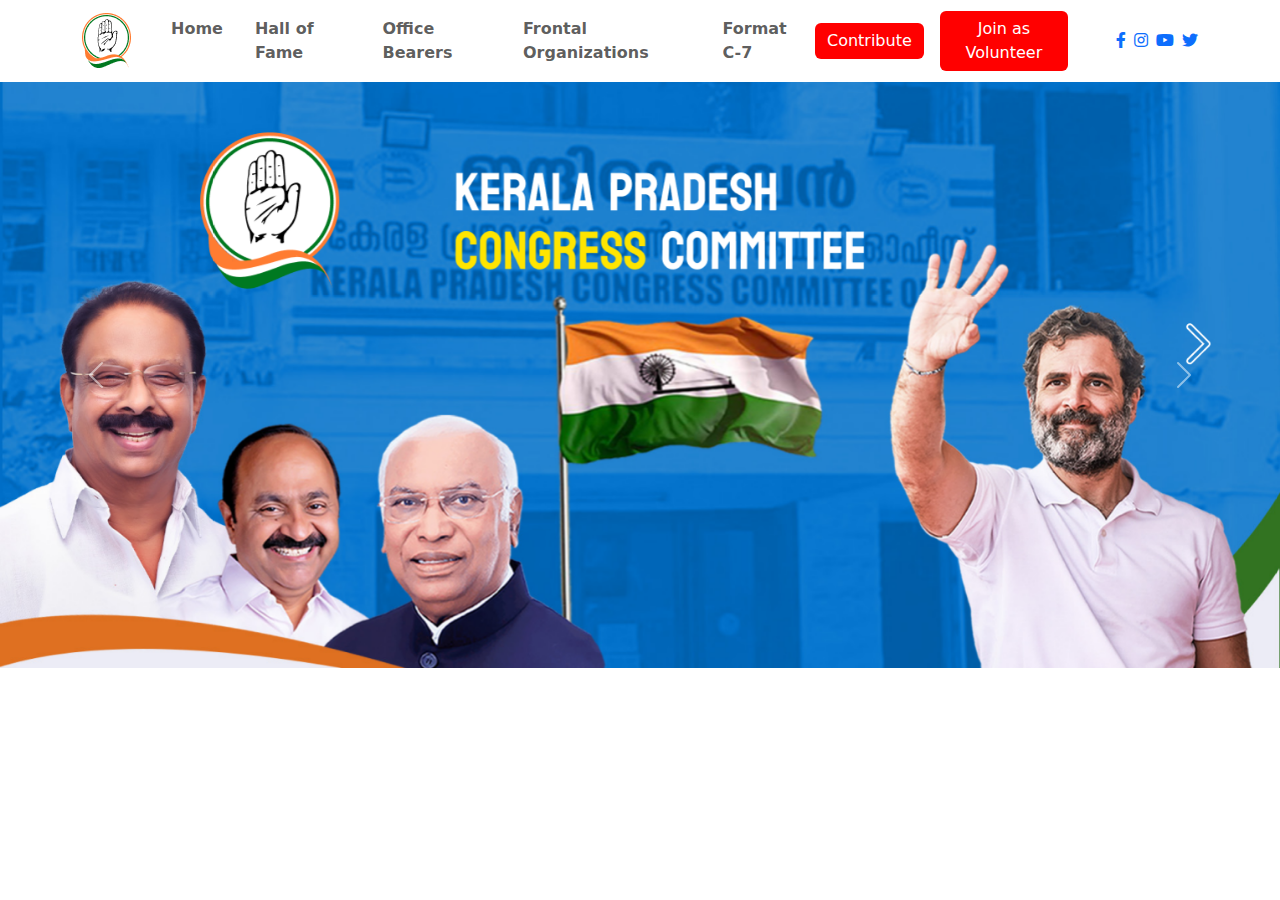
==== index.html @ 5510c440 "updated" ====
<!DOCTYPE html>
<html lang="en">
<head>
    <meta charset="UTF-8">
    <meta name="viewport" content="width=device-width, initial-scale=1.0">
    <title>KPCC</title>
    <!-- Bootstrap CSS -->
    <link href="https://cdn.jsdelivr.net/npm/bootstrap@5.3.0-alpha1/dist/css/bootstrap.min.css" rel="stylesheet">
    <!-- Font Awesome -->
    <link href="https://cdnjs.cloudflare.com/ajax/libs/font-awesome/5.15.4/css/all.min.css" rel="stylesheet">
    <!-- Custom CSS -->
    <!-- <link href="./assets/css/style.css" rel="stylesheet"> -->

</head>
<body>

    <!-- navbar -->
    <nav class="navbar navbar-expand-lg navbar-light" style="background-color: #ffffff;">
        <div class="container">
            <!-- Logo -->
            <a class="navbar-brand" href="#">
                <img src="./assets/img/logo.png" alt="Your Logo">
            </a>
    
            <!-- Navbar Toggler -->
            <button class="navbar-toggler" type="button" data-bs-toggle="collapse" data-bs-target="#navbarNav"
                    aria-controls="navbarNav" aria-expanded="false" aria-label="Toggle navigation">
                <span class="navbar-toggler-icon"></span>
            </button>
    
            <!-- Navbar Content -->
            <div class="collapse navbar-collapse" id="navbarNav">
                <ul class="navbar-nav">
                    <!-- Nav Items -->
                    <li class="nav-item active ms-3 mt-3 mt-lg-0 mt-md-0 mt-sm-0 mt-xs-0 mt-xxs-0 mt-xxxs-0 mt-xxxxs-0">
                        <a class="nav-link fw-bold" href="#">Home</a>
                    </li>
                    <li class="nav-item ms-3">
                        <a class="nav-link fw-bold" href="#">Hall of Fame</a>
                    </li>
                    <li class="nav-item ms-3">
                        <a class="nav-link fw-bold" href="#">Office Bearers</a>
                    </li>
                    <li class="nav-item ms-3">
                        <a class="nav-link fw-bold" href="#">Frontal Organizations</a>
                    </li>
                    <li class="nav-item ms-3">
                        <a class="nav-link fw-bold" href="#">Format C-7</a>
                    </li>
                </ul>
                
                
                <!-- Contribute and Join as Volunteer Buttons -->
                <div class="d-flex align-items-center ms-auto mt-3 mt-lg-0 mt-md-0 mt-sm-0 mt-xs-0 mt-xxs-0 mt-xxxs-0 mt-xxxxs-0 mx-5">
                    <button class="btn btn-primary me-3 mt-3 mt-lg-0 mt-md-0 mt-sm-0 mt-xs-0 mt-xxs-0 mt-xxxs-0 mt-xxxxs-0 border-0" style="background-color: red;">Contribute</button>
                    <button class="btn btn-primary mt-3 mt-lg-0 mt-md-0 mt-sm-0 mt-xs-0 mt-xxs-0 mt-xxxs-0 mt-xxxxs-0 border-0" style="background-color: red;">Join as Volunteer</button>
                </div>
                
                <!-- Social Media Icons -->
                <div class="social-icons d-flex">
                    <a href="#"><i class="fab fa-facebook-f me-2"></i></a>
                    <a href="#"><i class="fab fa-instagram me-2"></i></a>
                    <a href="#"><i class="fab fa-youtube me-2"></i></a>
                    <a href="#"><i class="fab fa-twitter"></i></a>
                </div>
            </div>
        </div>
    </nav>
    
    
    <!-- carousel -->
    <div id="carouselExampleControls" class="carousel slide" data-bs-ride="carousel">
        <div class="carousel-inner">
          <div class="carousel-item active">
            <img src="./assets/img/Section.png" class="d-block w-100" alt="...">
          </div>
          <div class="carousel-item">
            <img src="..." class="d-block w-100" alt="...">
          </div>
        </div>
        <button class="carousel-control-prev" type="button" data-bs-target="#carouselExampleControls" data-bs-slide="prev">
          <span class="carousel-control-prev-icon" aria-hidden="true"></span>
          <span class="visually-hidden">Previous</span>
        </button>
        <button class="carousel-control-next" type="button" data-bs-target="#carouselExampleControls" data-bs-slide="next">
          <span class="carousel-control-next-icon" aria-hidden="true"></span>
          <span class="visually-hidden">Next</span>
        </button>
      </div>

<!-- Bootstrap Bundle with Popper -->
<script src="https://cdn.jsdelivr.net/npm/bootstrap@5.3.0-alpha1/dist/js/bootstrap.bundle.min.js"></script>
</body>
</html>
---- assets/css/style.css ----
/* navbar */

.navbar {
    background-color: #f8f9fa;
}
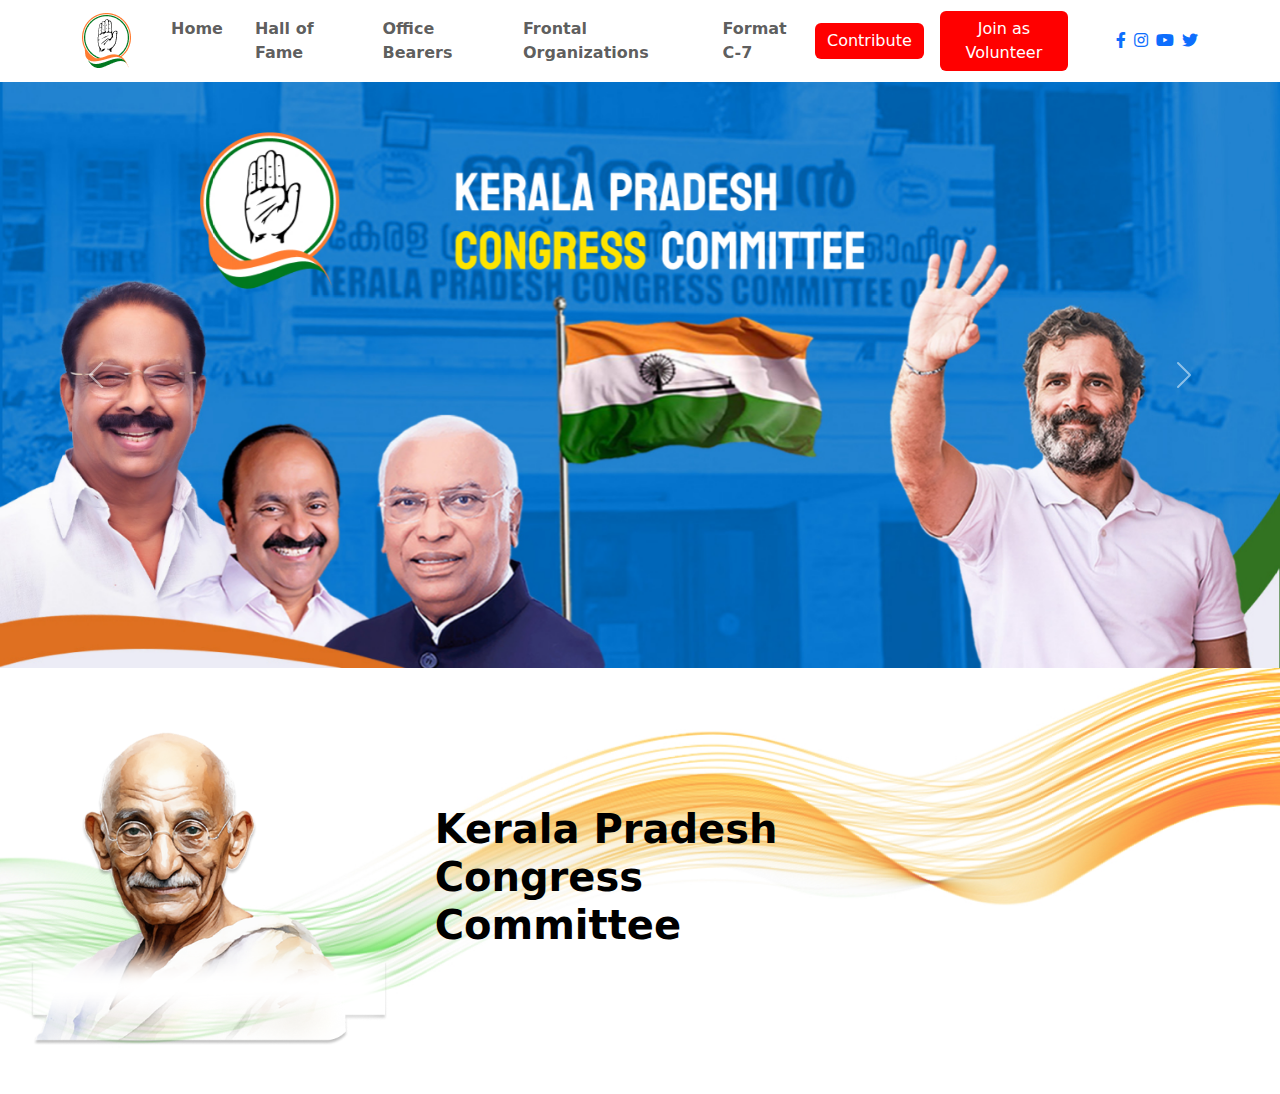
==== commit 5c7404c2: "updated" ====
--- a/index.html
+++ b/index.html
@@ -72,10 +72,10 @@
     <div id="carouselExampleControls" class="carousel slide" data-bs-ride="carousel">
         <div class="carousel-inner">
           <div class="carousel-item active">
-            <img src="./assets/img/Section.png" class="d-block w-100" alt="...">
+            <img src="./assets/img/Section.jpg" class="d-block w-100" alt="...">
           </div>
           <div class="carousel-item">
-            <img src="..." class="d-block w-100" alt="...">
+            <img src="./assets/img/Section_1.png" class="d-block w-100" alt="...">
           </div>
         </div>
         <button class="carousel-control-prev" type="button" data-bs-target="#carouselExampleControls" data-bs-slide="prev">
@@ -88,6 +88,24 @@
         </button>
       </div>
 
+    <!-- history -->
+    <div class="history-section">
+      <div class="kpcc-heading py-5" style="background-image: url('./assets/img/how to use content addition 1.jpg'); background-size: cover; background-position: center; background-repeat: no-repeat; overflow: hidden;">
+          <div class="row">
+            
+              <div class="col-md-4 justify-content-end">
+                  <img src="./assets/img/Mahatma_gandhi.png" alt="Mahatma Gandhi" class="img-fluid">
+              </div>
+              <div class="col-md-8 justify-content-start text-black d-flex align-items-center text-center ">
+                <h2 class="history-title py-5 w-50 text-start" style="font-size: 2.5rem; font-weight: bold;">Kerala Pradesh Congress Committee</h2>
+              </div>
+            
+            
+          </div>
+      </div>
+  </div>
+  
+
 <!-- Bootstrap Bundle with Popper -->
 <script src="https://cdn.jsdelivr.net/npm/bootstrap@5.3.0-alpha1/dist/js/bootstrap.bundle.min.js"></script>
 </body>
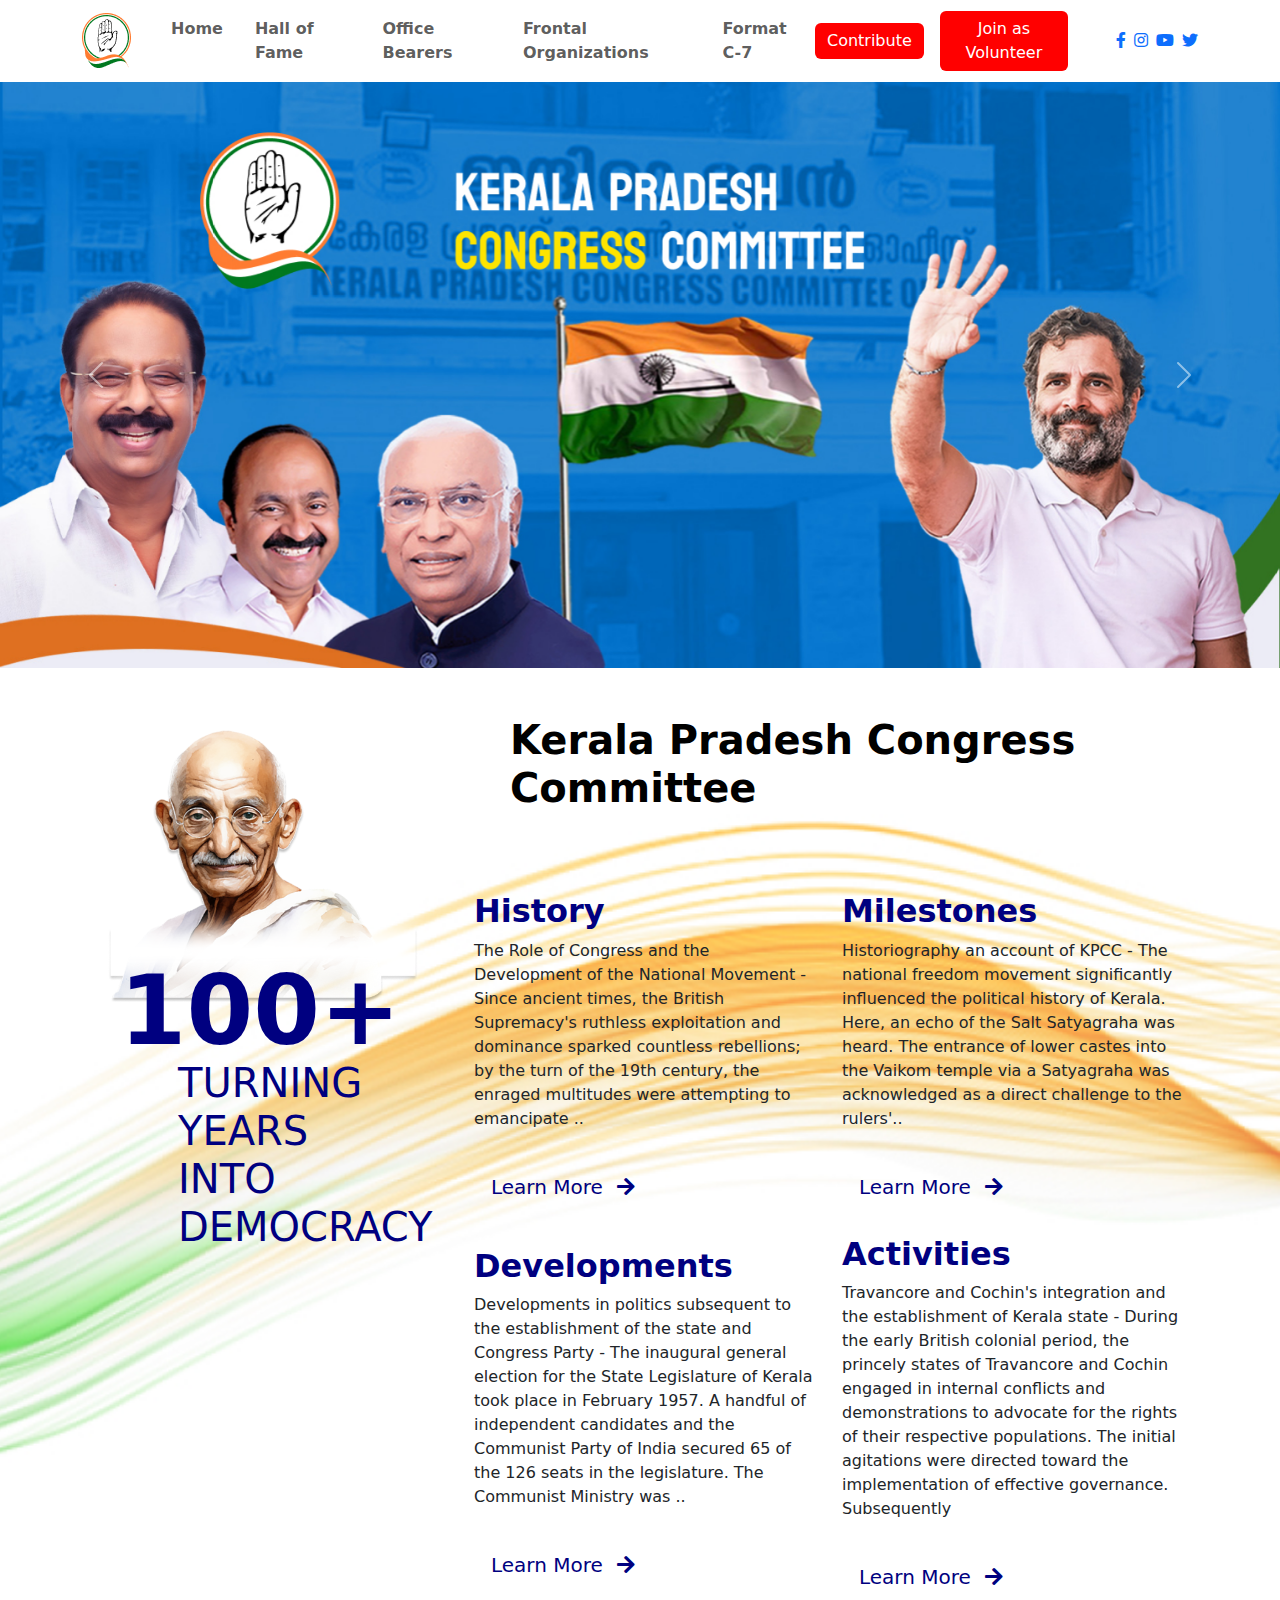
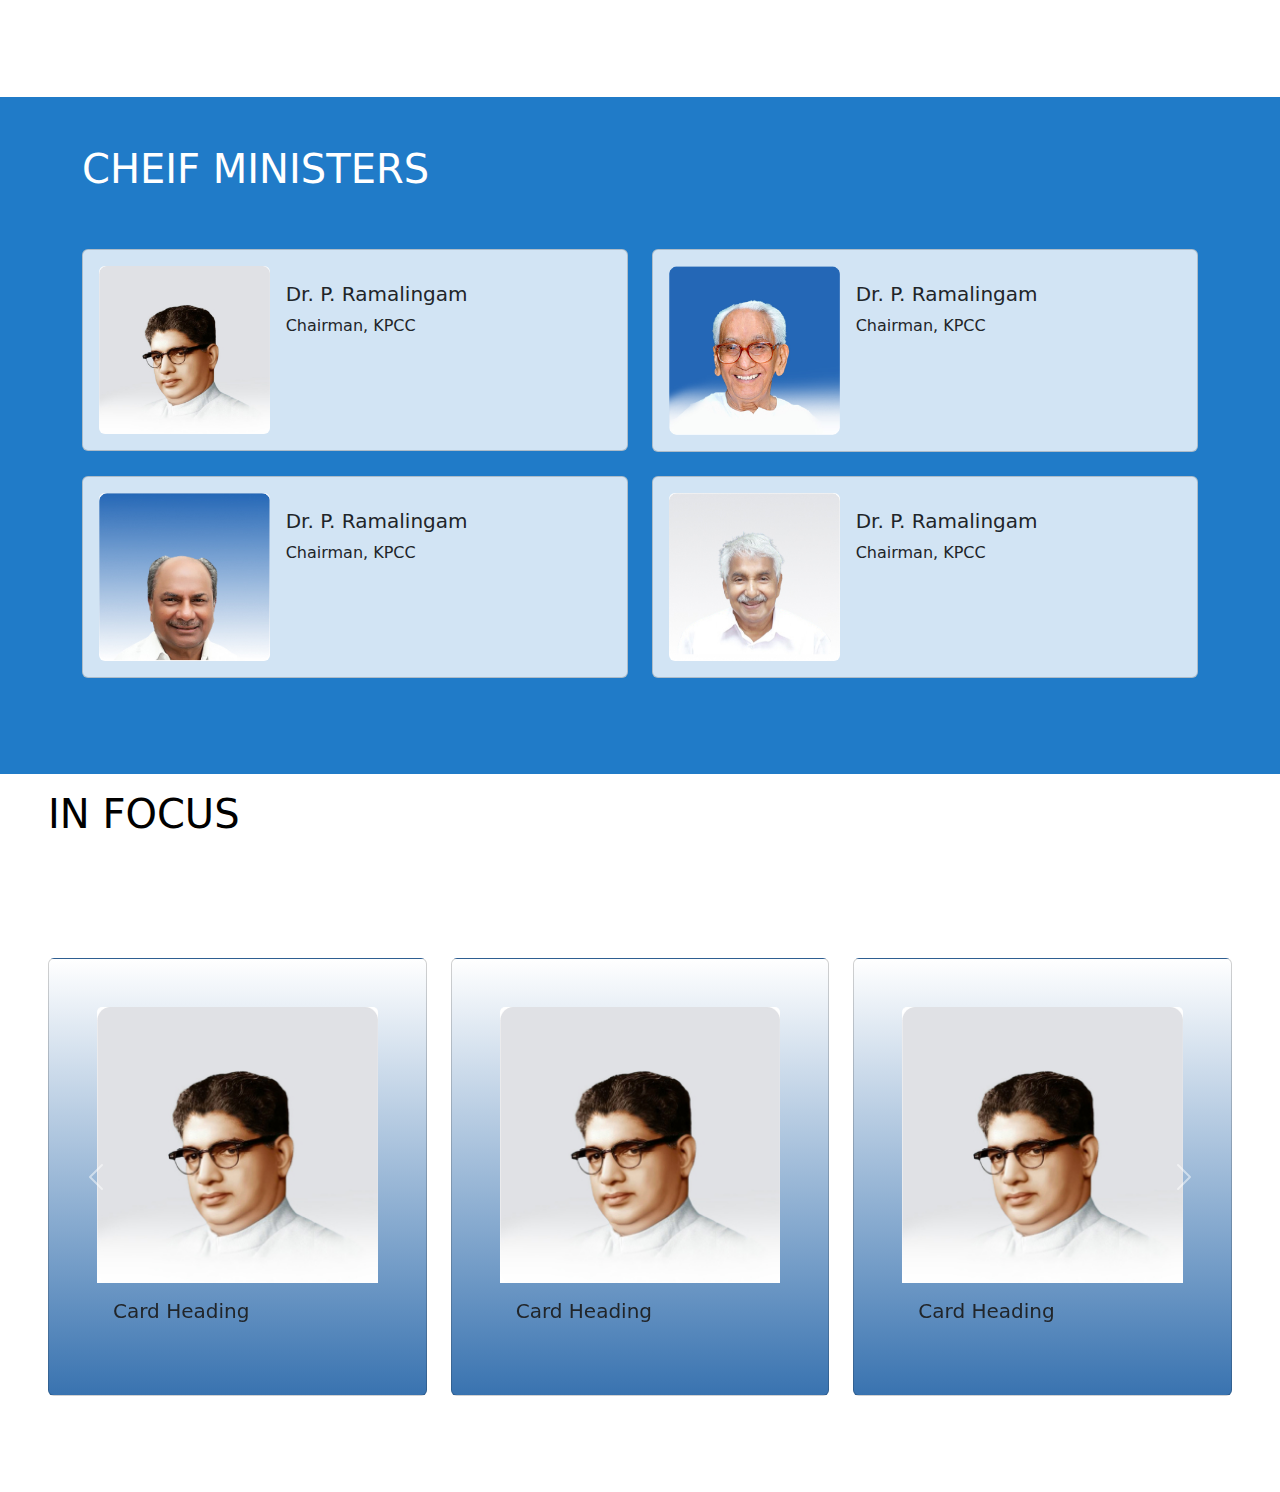
==== commit 17d9be08: "updated" ====
--- a/index.html
+++ b/index.html
@@ -9,7 +9,7 @@
     <!-- Font Awesome -->
     <link href="https://cdnjs.cloudflare.com/ajax/libs/font-awesome/5.15.4/css/all.min.css" rel="stylesheet">
     <!-- Custom CSS -->
-    <!-- <link href="./assets/css/style.css" rel="stylesheet"> -->
+    <link href="./assets/css/style.css" rel="stylesheet">
 
 </head>
 <body>
@@ -89,20 +89,240 @@
       </div>
 
     <!-- history -->
-    <div class="history-section">
-      <div class="kpcc-heading py-5" style="background-image: url('./assets/img/how to use content addition 1.jpg'); background-size: cover; background-position: center; background-repeat: no-repeat; overflow: hidden;">
-          <div class="row">
-            
-              <div class="col-md-4 justify-content-end">
-                  <img src="./assets/img/Mahatma_gandhi.png" alt="Mahatma Gandhi" class="img-fluid">
-              </div>
-              <div class="col-md-8 justify-content-start text-black d-flex align-items-center text-center ">
-                <h2 class="history-title py-5 w-50 text-start" style="font-size: 2.5rem; font-weight: bold;">Kerala Pradesh Congress Committee</h2>
-              </div>
-            
-            
-          </div>
-      </div>
+
+    <div class="history-container" style="background-image: url('./assets/img/how to use content addition 1.jpg'); background-size: cover; background-position: center; background-repeat: no-repeat; overflow: hidden;">
+      <div class="history-contents py-5 container">
+          <div class="row justify-content-center">
+              <div class="col-md-4 col-sm-12">
+                  <img src="./assets/img/Mahatma_gandhi.png" alt="" class="img-fluid">
+                  <div class="history-number text-center" style="color: navy;">100+</div>
+                  <div class="kpcc-head  text-start px-3 px-md-5 mx-3 mx-md-5 mt-3 mt-md-0 justify-content-start align-items-center">
+                      <h1 class="history-title " style="color: navy;">TURNING YEARS INTO DEMOCRACY</h1>
+                  </div>
+              </div>
+  
+              <div class="col-md-8 col-sm-12">
+                  <div class="kpcc-head text-black text-start px-3 px-md-5 mt-3 mt-md-0 justify-content-start">
+                    <h1 class="history-title text-black text-start font-weight-bold" style="font-weight: bolder; color: navy;">Kerala Pradesh Congress Committee</h1>
+                  </div>
+                  <div class="row row-cols-1 row-cols-md-2 g-4 mt-3 mt-md-0 justify-content-start align-items-center mx-3 mx-md-0 mx-lg-0 mx-xl-0 mx-xxl-0 py-5">
+                    <div class="col ">
+                        <h2 class="text-start font-weight-bold" style="color: navy; font-weight: bolder;">History</h2>
+                        <p>The Role of Congress and the Development of the National Movement - Since ancient times, the British Supremacy's 
+                          ruthless exploitation and dominance sparked countless rebellions; by the turn of the 19th century, the enraged 
+                          multitudes were attempting to emancipate ..</p>
+                        <a href="#" class="btn btn-outline-0 btn-lg mt-3" style="color: navy;">
+                          Learn More <i class="fas fa-arrow-right ms-2"></i>
+                      </a>
+                    </div>
+                    <div class="col ">
+                        <h2 class="text-start font-weight-bold" style="color: navy; font-weight: bolder;">Milestones</h2>
+                        <p>Historiography an account of KPCC - The national freedom movement significantly 
+                          influenced the political history of Kerala. Here, an echo of the Salt Satyagraha was heard. The 
+                          entrance of lower castes into the Vaikom temple via a Satyagraha was acknowledged as a direct 
+                          challenge to the rulers'..</p>
+                        <a href="#" class="btn btn-outline-0 btn-lg mt-3" style="color: navy;">
+                          Learn More <i class="fas fa-arrow-right ms-2"></i>
+                      </a>
+                    </div>
+                    <div class="col ">
+                        <h2 class="text-start font-weight-bold" style="color: navy; font-weight: bolder;">Developments</h2>
+                        <p>Developments in politics subsequent to the establishment of the state and Congress Party - The inaugural general election for the State Legislature of Kerala took place in February 1957. A handful of independent candidates and the Communist Party of India secured 65 of the 126 seats in the legislature. The Communist Ministry was ..</p>
+                        <a href="#" class="btn btn-outline-0 btn-lg mt-3" style="color: navy;">
+                          Learn More <i class="fas fa-arrow-right ms-2"></i>
+                      </a>
+                    </div>
+                    <div class="col ">
+                        <h2 class="text-start font-weight-bold" style="color: navy; font-weight: bolder;">Activities</h2>
+                        <p>Travancore and Cochin's integration and the establishment of Kerala state - During the early British colonial period, the princely states of Travancore and Cochin engaged in internal conflicts and demonstrations to advocate for the rights of their respective populations. The initial agitations were directed toward the implementation of effective governance. Subsequently</p>
+                        <a href="#" class="btn btn-outline-0 btn-lg mt-3" style="color: navy;">
+                          Learn More <i class="fas fa-arrow-right ms-2"></i>
+                      </a>
+                    </div>
+                  
+                     
+                  </div>
+              </div>
+          </div>
+      </div>
+  </div>
+
+  <!-- chief minister -->
+
+  <div class="cheif-minister-container py-5">
+    <div class="container">
+
+
+      <div class="cheif-minister-head">
+        <h1 class="text-start text-white font-weight-bold">CHEIF MINISTERS</h1>
+      </div>
+
+
+      <div class="cheif-minister-body py-5">
+        <div class="row row-cols-1 row-cols-md-2 g-4">
+          <div class="col">
+              <div class="card" style="background-color: rgba(255, 255, 255, 0.8);">
+                  <div class="card-content-container p-3 " style="height: 100%;">
+                      <div class="row g-0">
+                          <div class="col-md-4">
+                              <img src="./assets/img/cheif_minister_1.jpg" class="card-img-top w-100 h-100 rounded" alt="...">
+                          </div>
+                          <div class="col-md-8">
+                              <div class="card-body">
+                                  <h5 class="card-title">Dr. P. Ramalingam</h5>
+                                  <p class="card-text">Chairman, KPCC</p>
+                              </div>
+                          </div>
+                      </div>
+                  </div>
+              </div>
+          </div>
+          <div class="col">
+              <div class="card" style="background-color: rgba(255, 255, 255, 0.8);">
+                  <div class="card-content-container p-3 " style="height: 100%;">
+                      <div class="row g-0">
+                          <div class="col-md-4">
+                              <img src="./assets/img/cheif_minister_2.png" class="card-img-top w-100 h-100 rounded" alt="...">
+                          </div>
+                          <div class="col-md-8">
+                              <div class="card-body">
+                                  <h5 class="card-title">Dr. P. Ramalingam</h5>
+                                  <p class="card-text">Chairman, KPCC</p>
+                              </div>
+                          </div>
+                      </div>
+                  </div>
+              </div>
+          </div>
+          <div class="col">
+              <div class="card" style="background-color: rgba(255, 255, 255, 0.8);">
+                  <div class="card-content-container p-3 " style="height: 100%;">
+                      <div class="row g-0">
+                          <div class="col-md-4">
+                              <img src="./assets/img/cheif_minister_3.jpg" class="card-img-top w-100 h-100 rounded" alt="...">
+                          </div>
+                          <div class="col-md-8">
+                              <div class="card-body">
+                                  <h5 class="card-title">Dr. P. Ramalingam</h5>
+                                  <p class="card-text">Chairman, KPCC</p>
+                              </div>
+                          </div>
+                      </div>
+                  </div>
+              </div>
+          </div>
+          <div class="col">
+              <div class="card" style="background-color: rgba(255, 255, 255, 0.8);">
+                  <div class="card-content-container p-3 " style="height: 100%;">
+                      <div class="row g-0">
+                          <div class="col-md-4">
+                              <img src="./assets/img/Frame 40.jpg" class="card-img-top w-100 h-100 rounded" alt="...">
+                          </div>
+                          <div class="col-md-8">
+                              <div class="card-body">
+                                  <h5 class="card-title">Dr. P. Ramalingam</h5>
+                                  <p class="card-text">Chairman, KPCC</p>
+                              </div>
+                          </div>
+                      </div>
+                  </div>
+              </div>
+          </div>
+    <!-- Repeat the above structure for other cards -->
+        </div>
+      </div>
+    </div>
+  </div>
+  
+  <!-- in focus -->
+
+  <div class="in-focus-container">
+
+    <div class="in-focus-head">
+      <h1 class="text-start text-black font-weight-bold py-3 px-5">IN FOCUS</h1>
+    </div>
+
+    <div class="in-focus-body py-5">
+      <div id="carouselExampleControls" class="carousel slide" data-bs-ride="carousel">
+        <div class="carousel-inner">
+          <div class="carousel-item active">
+            <div class="row justify-content-center p-5">
+              <div class="col-md-6 col-lg-4">
+                <div class="card p-5" style="background: linear-gradient(to top, rgb(57, 115, 176), white);">
+                  <img src="./assets/img/cheif_minister_1.jpg" class="card-img-top" alt="...">
+                  <div class="card-body">
+                    <h5 class="card-title">Card Heading</h5>
+                    <!-- Add any other content here -->
+                  </div>
+                </div>
+              </div>
+              <div class="col-md-6 col-lg-4">
+                <div class="card p-5" style="background: linear-gradient(to top, rgb(57, 115, 176), white);">
+                  <img src="./assets/img/cheif_minister_1.jpg" class="card-img-top" alt="...">
+                  <div class="card-body">
+                    <h5 class="card-title">Card Heading</h5>
+                    <!-- Add any other content here -->
+                  </div>
+                </div>
+              </div>
+              <div class="col-md-6 col-lg-4">
+                <div class="card p-5" style="background: linear-gradient(to top, rgb(57, 115, 176), white);">
+                  <img src="./assets/img/cheif_minister_1.jpg" class="card-img-top" alt="...">
+                  <div class="card-body">
+                    <h5 class="card-title">Card Heading</h5>
+                    <!-- Add any other content here -->
+                  </div>
+                </div>
+              </div>
+            </div>
+          </div>
+    
+          <div class="carousel-item">
+            <div class="carousel-item active">
+              <div class="row justify-content-center p-5">
+                <div class="col-md-6 col-lg-4">
+                  <div class="card p-5" style="background: linear-gradient(to top, rgb(57, 115, 176), white);">
+                    <img src="./assets/img/cheif_minister_1.jpg" class="card-img-top" alt="...">
+                    <div class="card-body">
+                      <h5 class="card-title">Card Heading</h5>
+                      <!-- Add any other content here -->
+                    </div>
+                  </div>
+                </div>
+                <div class="col-md-6 col-lg-4">
+                  <div class="card p-5" style="background: linear-gradient(to top, rgb(57, 115, 176), white);">
+                    <img src="./assets/img/cheif_minister_1.jpg" class="card-img-top" alt="...">
+                    <div class="card-body">
+                      <h5 class="card-title">Card Heading</h5>
+                      <!-- Add any other content here -->
+                    </div>
+                  </div>
+                </div>
+                <div class="col-md-6 col-lg-4">
+                  <div class="card p-5" style="background: linear-gradient(to top, rgb(57, 115, 176), white);">
+                    <img src="./assets/img/cheif_minister_1.jpg" class="card-img-top" alt="...">
+                    <div class="card-body">
+                      <h5 class="card-title">Card Heading</h5>
+                      <!-- Add any other content here -->
+                    </div>
+                  </div>
+                </div>
+              </div>
+            </div>          
+          </div>
+        </div>
+        <button class="carousel-control-prev" type="button" data-bs-target="#carouselExampleControls" data-bs-slide="prev">
+          <span class="carousel-control-prev-icon" aria-hidden="true"></span>
+          <span class="visually-hidden">Previous</span>
+        </button>
+        <button class="carousel-control-next" type="button" data-bs-target="#carouselExampleControls" data-bs-slide="next">
+          <span class="carousel-control-next-icon" aria-hidden="true"></span>
+          <span class="visually-hidden">Next</span>
+        </button>
+      </div>
+    </div>
+    
+    
   </div>
   
 
--- a/assets/css/style.css
+++ b/assets/css/style.css
@@ -2,4 +2,18 @@
 
 .navbar {
     background-color: #f8f9fa;
+}
+
+/* history */
+
+
+.history-number {
+    font-size: 6rem;
+    font-weight: bold;
+    line-height: 1;
+    margin-top: -40px;
+}
+
+.cheif-minister-container {
+    background-color: #207BC8;
 }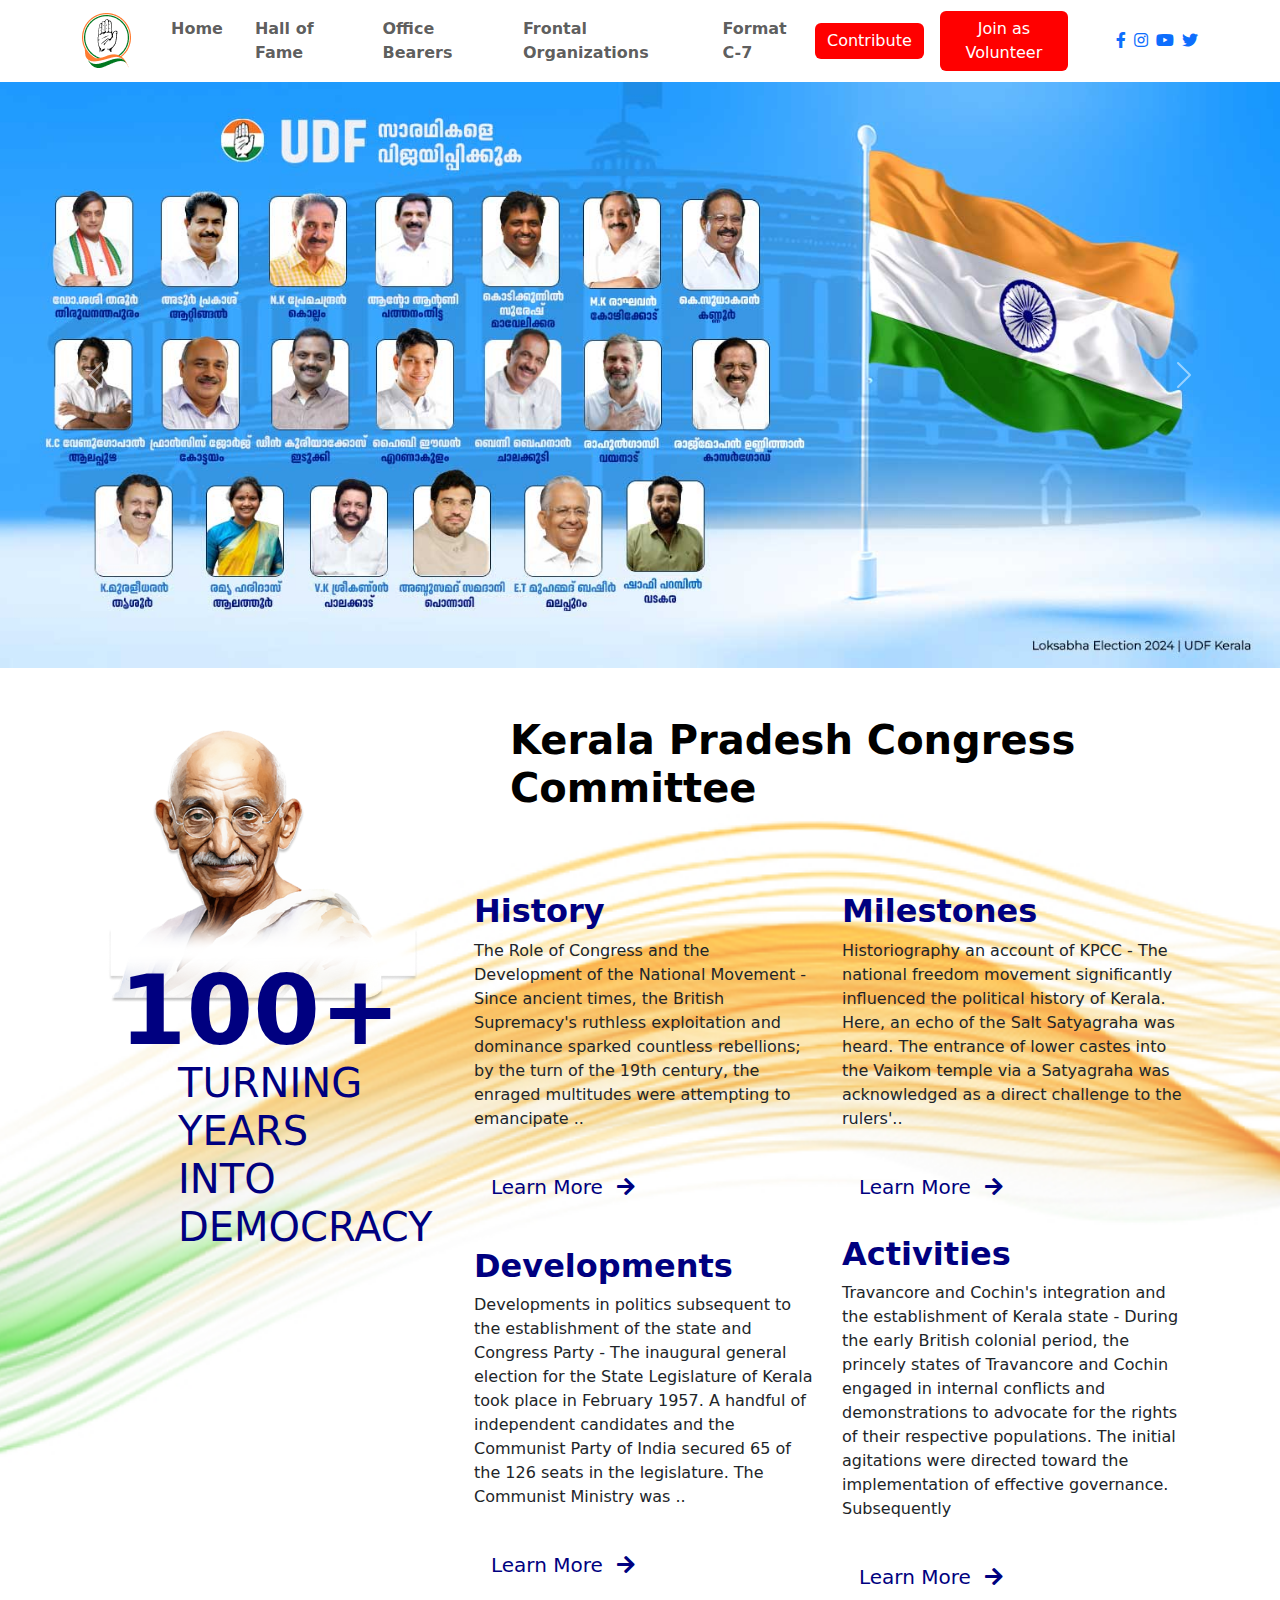
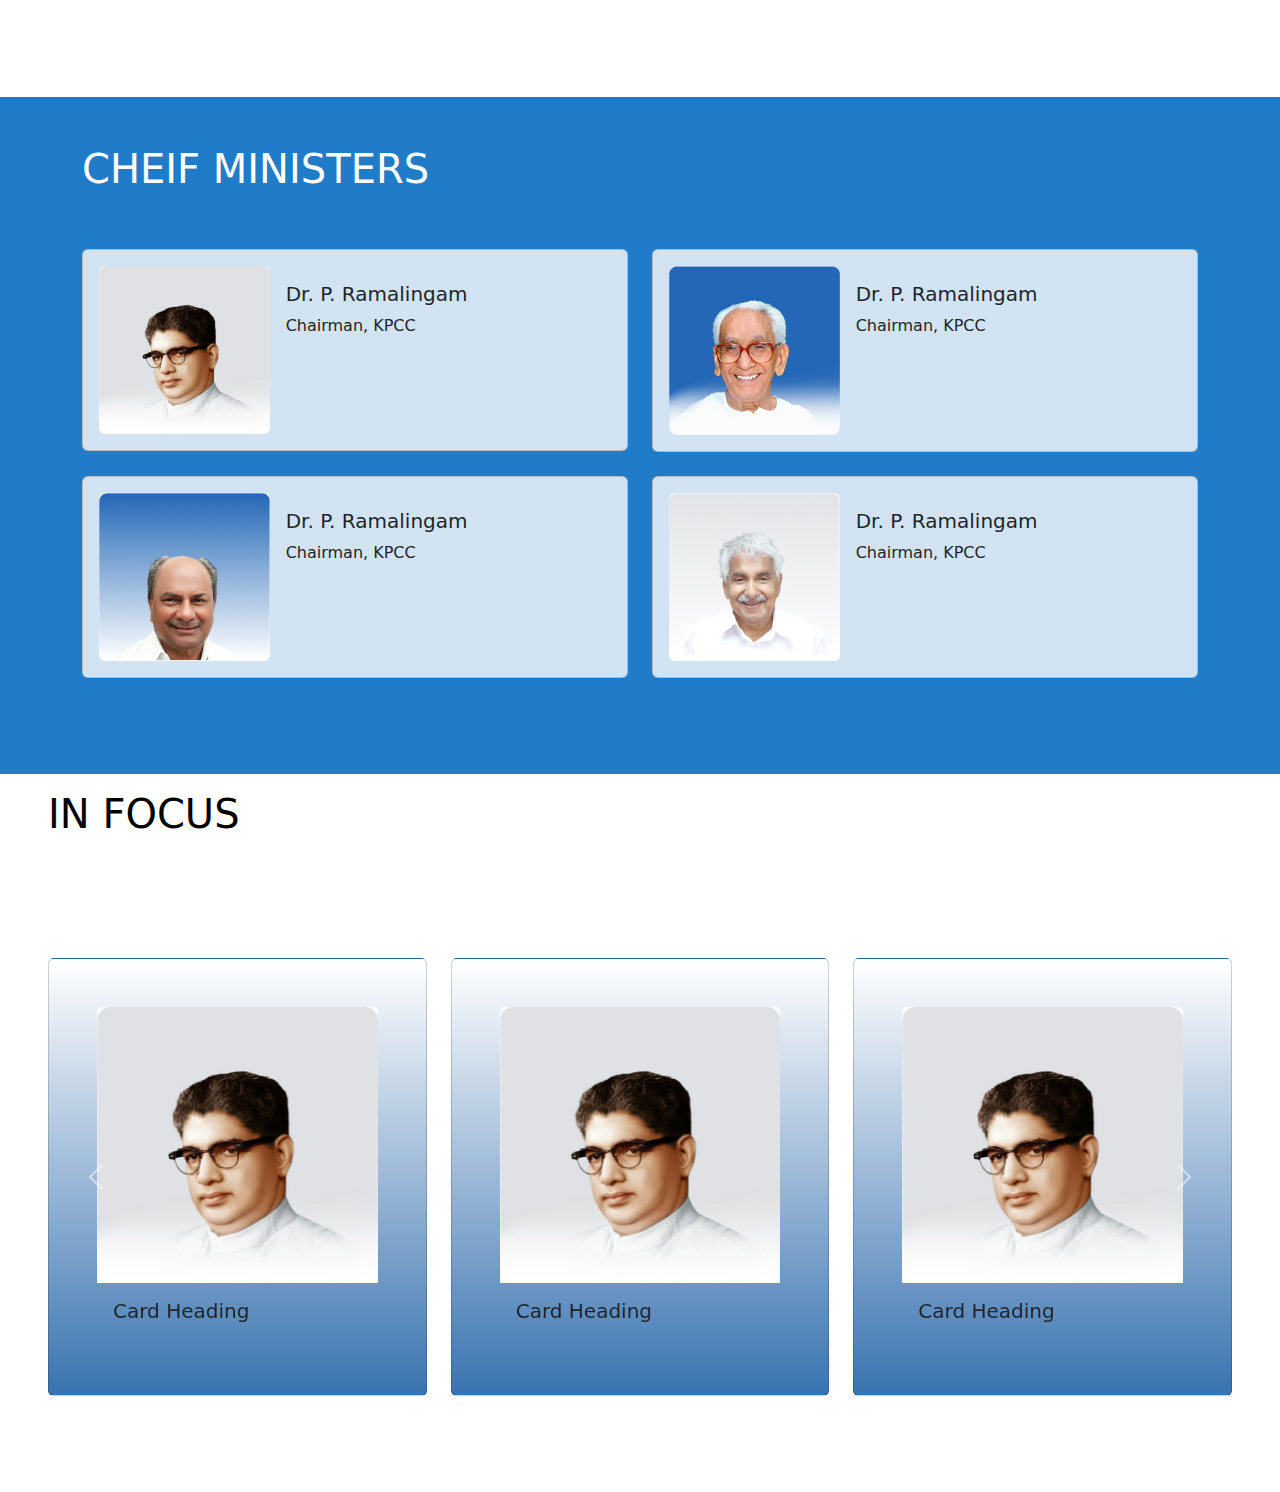
==== commit 8062824e: "updated" ====
--- a/index.html
+++ b/index.html
@@ -5,9 +5,15 @@
     <meta name="viewport" content="width=device-width, initial-scale=1.0">
     <title>KPCC</title>
     <!-- Bootstrap CSS -->
-    <link href="https://cdn.jsdelivr.net/npm/bootstrap@5.3.0-alpha1/dist/css/bootstrap.min.css" rel="stylesheet">
+    <link
+      href="https://cdn.jsdelivr.net/npm/bootstrap@5.3.0-alpha1/dist/css/bootstrap.min.css"
+      rel="stylesheet"
+    />
     <!-- Font Awesome -->
-    <link href="https://cdnjs.cloudflare.com/ajax/libs/font-awesome/5.15.4/css/all.min.css" rel="stylesheet">
+    <link
+      href="https://cdnjs.cloudflare.com/ajax/libs/font-awesome/5.15.4/css/all.min.css"
+      rel="stylesheet"
+    />
     <!-- Custom CSS -->
     <link href="./assets/css/style.css" rel="stylesheet">
 
@@ -252,7 +258,6 @@
                   <img src="./assets/img/cheif_minister_1.jpg" class="card-img-top" alt="...">
                   <div class="card-body">
                     <h5 class="card-title">Card Heading</h5>
-                    <!-- Add any other content here -->
                   </div>
                 </div>
               </div>
@@ -261,7 +266,6 @@
                   <img src="./assets/img/cheif_minister_1.jpg" class="card-img-top" alt="...">
                   <div class="card-body">
                     <h5 class="card-title">Card Heading</h5>
-                    <!-- Add any other content here -->
                   </div>
                 </div>
               </div>
@@ -270,7 +274,6 @@
                   <img src="./assets/img/cheif_minister_1.jpg" class="card-img-top" alt="...">
                   <div class="card-body">
                     <h5 class="card-title">Card Heading</h5>
-                    <!-- Add any other content here -->
                   </div>
                 </div>
               </div>
@@ -285,7 +288,6 @@
                     <img src="./assets/img/cheif_minister_1.jpg" class="card-img-top" alt="...">
                     <div class="card-body">
                       <h5 class="card-title">Card Heading</h5>
-                      <!-- Add any other content here -->
                     </div>
                   </div>
                 </div>
@@ -294,7 +296,6 @@
                     <img src="./assets/img/cheif_minister_1.jpg" class="card-img-top" alt="...">
                     <div class="card-body">
                       <h5 class="card-title">Card Heading</h5>
-                      <!-- Add any other content here -->
                     </div>
                   </div>
                 </div>
@@ -303,7 +304,6 @@
                     <img src="./assets/img/cheif_minister_1.jpg" class="card-img-top" alt="...">
                     <div class="card-body">
                       <h5 class="card-title">Card Heading</h5>
-                      <!-- Add any other content here -->
                     </div>
                   </div>
                 </div>
@@ -326,6 +326,8 @@
   </div>
   
 
+  
+
 <!-- Bootstrap Bundle with Popper -->
 <script src="https://cdn.jsdelivr.net/npm/bootstrap@5.3.0-alpha1/dist/js/bootstrap.bundle.min.js"></script>
 </body>
--- a/assets/css/style.css
+++ b/assets/css/style.css
@@ -16,4 +16,70 @@
 
 .cheif-minister-container {
     background-color: #207BC8;
-}+}
+
+@media (min-width: 768px) {
+    /* show 4 items */
+    .carousel-inner .active,
+    .carousel-inner .active + .carousel-item,
+    .carousel-inner .active + .carousel-item + .carousel-item,
+    .carousel-inner .active + .carousel-item + .carousel-item + .carousel-item {
+      display: block;
+    }
+  
+    .carousel-inner .carousel-item.active:not(.carousel-item-right):not(.carousel-item-left),
+    .carousel-inner .carousel-item.active:not(.carousel-item-right):not(.carousel-item-left) + .carousel-item,
+    .carousel-inner .carousel-item.active:not(.carousel-item-right):not(.carousel-item-left) + .carousel-item + .carousel-item,
+    .carousel-inner .carousel-item.active:not(.carousel-item-right):not(.carousel-item-left) + .carousel-item + .carousel-item + .carousel-item {
+      transition: none;
+    }
+  
+    .carousel-inner .carousel-item-next,
+    .carousel-inner .carousel-item-prev {
+      position: relative;
+      transform: translate3d(0, 0, 0);
+    }
+  
+    .carousel-inner .active.carousel-item + .carousel-item + .carousel-item + .carousel-item + .carousel-item {
+      position: absolute;
+      top: 0;
+      right: -25%;
+      z-index: -1;
+      display: block;
+      visibility: visible;
+    }
+  
+    /* left or forward direction */
+    .active.carousel-item-left + .carousel-item-next.carousel-item-left,
+    .carousel-item-next.carousel-item-left + .carousel-item,
+    .carousel-item-next.carousel-item-left + .carousel-item + .carousel-item,
+    .carousel-item-next.carousel-item-left + .carousel-item + .carousel-item + .carousel-item,
+    .carousel-item-next.carousel-item-left + .carousel-item + .carousel-item + .carousel-item + .carousel-item {
+      position: relative;
+      transform: translate3d(-100%, 0, 0);
+      visibility: visible;
+    }
+  
+    /* farthest right hidden item must be absolute position for animations */
+    .carousel-inner .carousel-item-prev.carousel-item-right {
+      position: absolute;
+      top: 0;
+      left: 0;
+      z-index: -1;
+      display: block;
+      visibility: visible;
+    }
+  
+    /* right or prev direction */
+    .active.carousel-item-right + .carousel-item-prev.carousel-item-right,
+    .carousel-item-prev.carousel-item-right + .carousel-item,
+    .carousel-item-prev.carousel-item-right + .carousel-item + .carousel-item,
+    .carousel-item-prev.carousel-item-right + .carousel-item + .carousel-item + .carousel-item,
+    .carousel-item-prev.carousel-item-right + .carousel-item + .carousel-item + .carousel-item + .carousel-item {
+      position: relative;
+      transform: translate3d(100%, 0, 0);
+      visibility: visible;
+      display: block;
+      visibility: visible;
+    }
+}
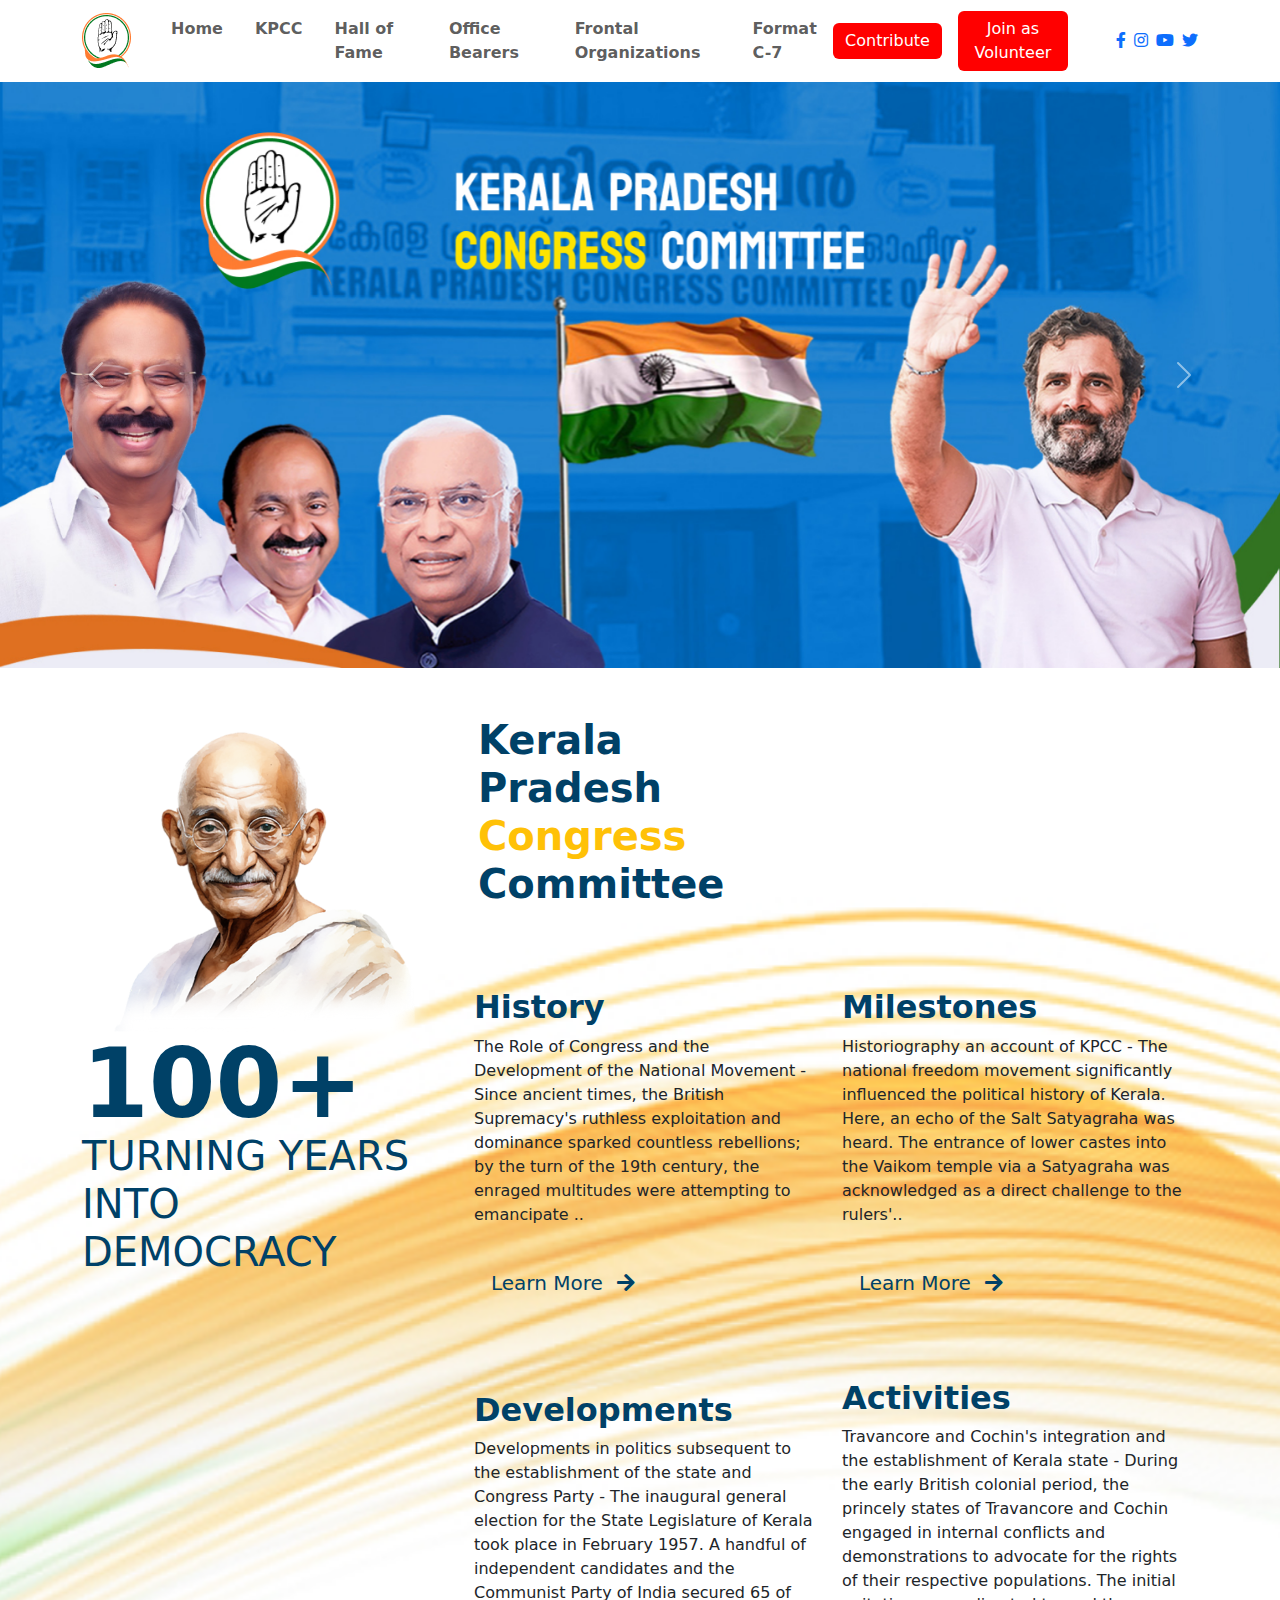
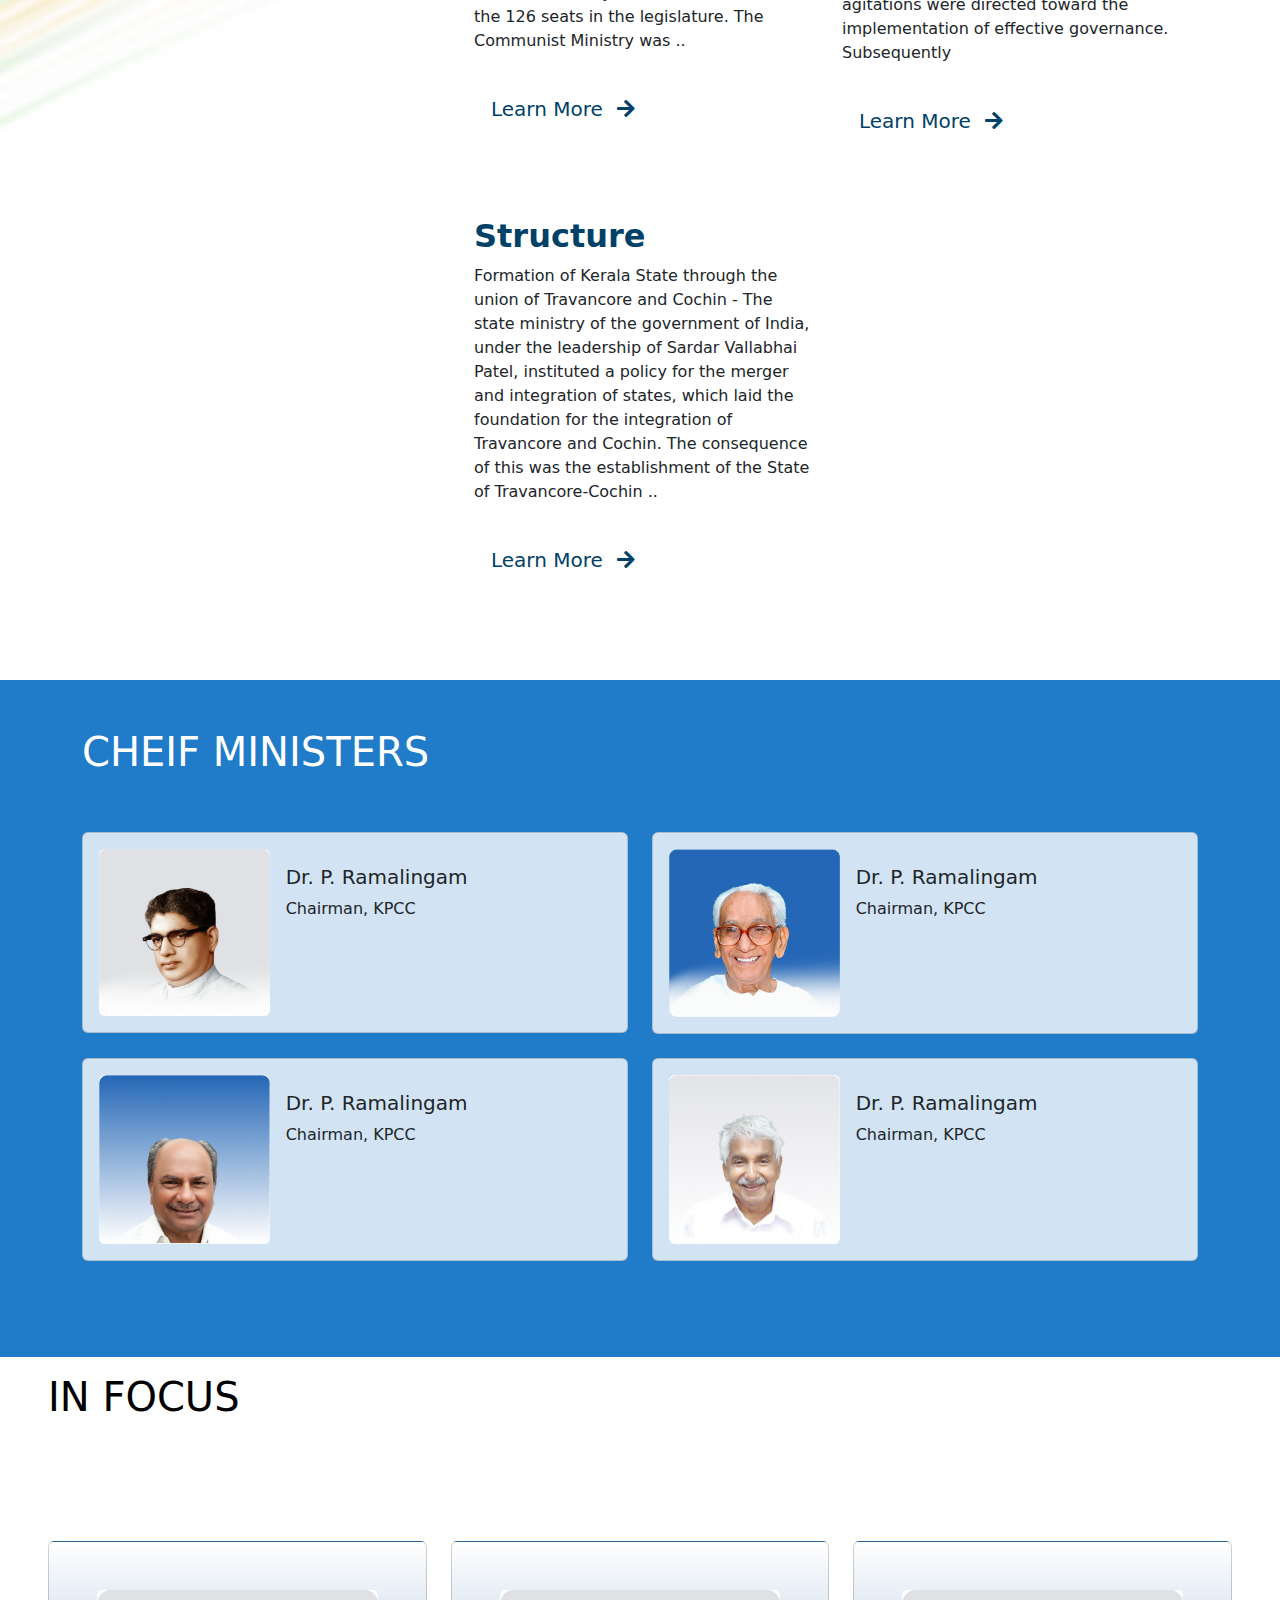
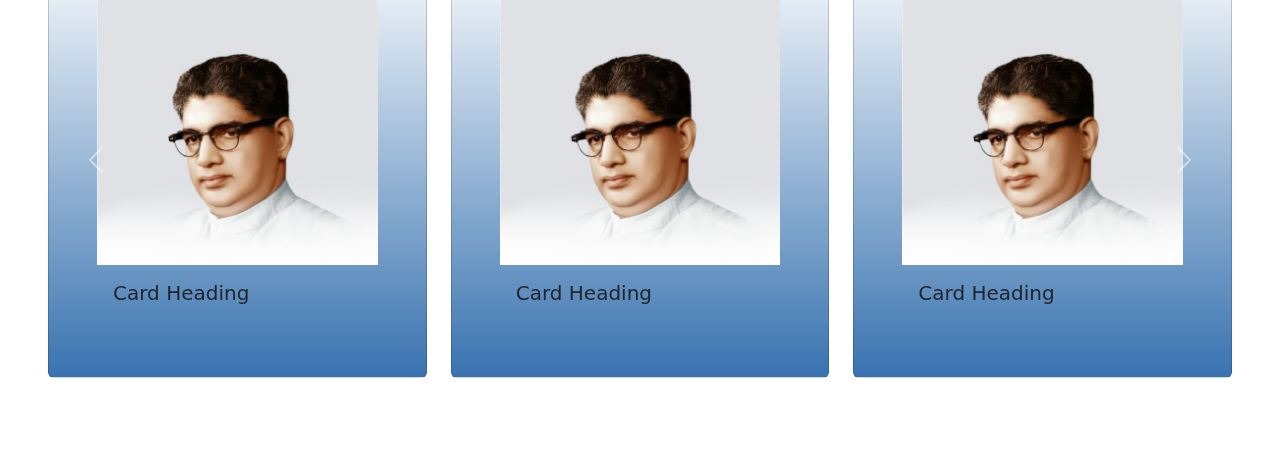
==== commit ac880666: "updated" ====
--- a/index.html
+++ b/index.html
@@ -1,8 +1,8 @@
 <!DOCTYPE html>
 <html lang="en">
-<head>
-    <meta charset="UTF-8">
-    <meta name="viewport" content="width=device-width, initial-scale=1.0">
+  <head>
+    <meta charset="UTF-8" />
+    <meta name="viewport" content="width=device-width, initial-scale=1.0" />
     <title>KPCC</title>
     <!-- Bootstrap CSS -->
     <link
@@ -15,320 +15,589 @@
       rel="stylesheet"
     />
     <!-- Custom CSS -->
-    <link href="./assets/css/style.css" rel="stylesheet">
-
-</head>
-<body>
-
+    <link href="./assets/css/style.css" rel="stylesheet" />
+  </head>
+  <body>
     <!-- navbar -->
-    <nav class="navbar navbar-expand-lg navbar-light" style="background-color: #ffffff;">
-        <div class="container">
-            <!-- Logo -->
-            <a class="navbar-brand" href="#">
-                <img src="./assets/img/logo.png" alt="Your Logo">
-            </a>
-    
-            <!-- Navbar Toggler -->
-            <button class="navbar-toggler" type="button" data-bs-toggle="collapse" data-bs-target="#navbarNav"
-                    aria-controls="navbarNav" aria-expanded="false" aria-label="Toggle navigation">
-                <span class="navbar-toggler-icon"></span>
+    <nav
+      class="navbar navbar-expand-lg navbar-light"
+      style="background-color: #ffffff"
+    >
+      <div class="container">
+        <!-- Logo -->
+        <a class="navbar-brand" href="#">
+          <img src="./assets/img/logo.png" alt="Your Logo" />
+        </a>
+
+        <!-- Navbar Toggler -->
+        <button
+          class="navbar-toggler"
+          type="button"
+          data-bs-toggle="collapse"
+          data-bs-target="#navbarNav"
+          aria-controls="navbarNav"
+          aria-expanded="false"
+          aria-label="Toggle navigation"
+        >
+          <span class="navbar-toggler-icon"></span>
+        </button>
+
+        <!-- Navbar Content -->
+        <div class="collapse navbar-collapse" id="navbarNav">
+          <ul class="navbar-nav">
+            <!-- Nav Items -->
+            <li
+              class="nav-item active ms-3 mt-3 mt-lg-0 mt-md-0 mt-sm-0 mt-xs-0 mt-xxs-0 mt-xxxs-0 mt-xxxxs-0"
+            >
+              <a class="nav-link fw-bold" href="./index.html">Home</a>
+            </li>
+            <li
+              class="nav-item active ms-3 mt-3 mt-lg-0 mt-md-0 mt-sm-0 mt-xs-0 mt-xxs-0 mt-xxxs-0 mt-xxxxs-0"
+            >
+              <a class="nav-link fw-bold" href="./about.html">KPCC</a>
+            </li>
+            <li class="nav-item ms-3">
+              <a class="nav-link fw-bold" href="./comingsoon.html">Hall of Fame</a>
+            </li>
+            <li class="nav-item ms-3">
+              <a class="nav-link fw-bold" href="./comingsoon.html">Office Bearers</a>
+            </li>
+            <li class="nav-item ms-3">
+              <a class="nav-link fw-bold" href="./comingsoon.html">Frontal Organizations</a>
+            </li>
+            <li class="nav-item ms-3">
+              <a class="nav-link fw-bold" href="#">Format C-7</a>
+            </li>
+          </ul>
+
+          <!-- Contribute and Join as Volunteer Buttons -->
+          <div
+            class="d-flex align-items-center ms-auto mt-3 mt-lg-0 mt-md-0 mt-sm-0 mt-xs-0 mt-xxs-0 mt-xxxs-0 mt-xxxxs-0 mx-5"
+          >
+            <button
+              class="btn btn-primary me-3 mt-3 mt-lg-0 mt-md-0 mt-sm-0 mt-xs-0 mt-xxs-0 mt-xxxs-0 mt-xxxxs-0 border-0"
+              style="background-color: red"
+            >
+              Contribute
             </button>
-    
-            <!-- Navbar Content -->
-            <div class="collapse navbar-collapse" id="navbarNav">
-                <ul class="navbar-nav">
-                    <!-- Nav Items -->
-                    <li class="nav-item active ms-3 mt-3 mt-lg-0 mt-md-0 mt-sm-0 mt-xs-0 mt-xxs-0 mt-xxxs-0 mt-xxxxs-0">
-                        <a class="nav-link fw-bold" href="#">Home</a>
-                    </li>
-                    <li class="nav-item ms-3">
-                        <a class="nav-link fw-bold" href="#">Hall of Fame</a>
-                    </li>
-                    <li class="nav-item ms-3">
-                        <a class="nav-link fw-bold" href="#">Office Bearers</a>
-                    </li>
-                    <li class="nav-item ms-3">
-                        <a class="nav-link fw-bold" href="#">Frontal Organizations</a>
-                    </li>
-                    <li class="nav-item ms-3">
-                        <a class="nav-link fw-bold" href="#">Format C-7</a>
-                    </li>
-                </ul>
-                
-                
-                <!-- Contribute and Join as Volunteer Buttons -->
-                <div class="d-flex align-items-center ms-auto mt-3 mt-lg-0 mt-md-0 mt-sm-0 mt-xs-0 mt-xxs-0 mt-xxxs-0 mt-xxxxs-0 mx-5">
-                    <button class="btn btn-primary me-3 mt-3 mt-lg-0 mt-md-0 mt-sm-0 mt-xs-0 mt-xxs-0 mt-xxxs-0 mt-xxxxs-0 border-0" style="background-color: red;">Contribute</button>
-                    <button class="btn btn-primary mt-3 mt-lg-0 mt-md-0 mt-sm-0 mt-xs-0 mt-xxs-0 mt-xxxs-0 mt-xxxxs-0 border-0" style="background-color: red;">Join as Volunteer</button>
-                </div>
-                
-                <!-- Social Media Icons -->
-                <div class="social-icons d-flex">
-                    <a href="#"><i class="fab fa-facebook-f me-2"></i></a>
-                    <a href="#"><i class="fab fa-instagram me-2"></i></a>
-                    <a href="#"><i class="fab fa-youtube me-2"></i></a>
-                    <a href="#"><i class="fab fa-twitter"></i></a>
-                </div>
-            </div>
-        </div>
-    </nav>
-    
-    
-    <!-- carousel -->
-    <div id="carouselExampleControls" class="carousel slide" data-bs-ride="carousel">
-        <div class="carousel-inner">
-          <div class="carousel-item active">
-            <img src="./assets/img/Section.jpg" class="d-block w-100" alt="...">
+            <button
+              class="btn btn-primary mt-3 mt-lg-0 mt-md-0 mt-sm-0 mt-xs-0 mt-xxs-0 mt-xxxs-0 mt-xxxxs-0 border-0"
+              style="background-color: red"
+            >
+              Join as Volunteer
+            </button>
           </div>
-          <div class="carousel-item">
-            <img src="./assets/img/Section_1.png" class="d-block w-100" alt="...">
+
+          <!-- Social Media Icons -->
+          <div class="social-icons d-flex">
+            <a href="#"><i class="fab fa-facebook-f me-2"></i></a>
+            <a href="#"><i class="fab fa-instagram me-2"></i></a>
+            <a href="#"><i class="fab fa-youtube me-2"></i></a>
+            <a href="#"><i class="fab fa-twitter"></i></a>
           </div>
         </div>
-        <button class="carousel-control-prev" type="button" data-bs-target="#carouselExampleControls" data-bs-slide="prev">
-          <span class="carousel-control-prev-icon" aria-hidden="true"></span>
-          <span class="visually-hidden">Previous</span>
-        </button>
-        <button class="carousel-control-next" type="button" data-bs-target="#carouselExampleControls" data-bs-slide="next">
-          <span class="carousel-control-next-icon" aria-hidden="true"></span>
-          <span class="visually-hidden">Next</span>
-        </button>
       </div>
+    </nav>
+
+    <!-- carousel -->
+    <div
+      id="carouselExampleControls"
+      class="carousel slide"
+      data-bs-ride="carousel"
+    >
+      <div class="carousel-inner">
+        <div class="carousel-item active">
+          <img src="./assets/img/Section.jpg" class="d-block w-100 hero-carousel" alt="..." />
+        </div>
+        <div class="carousel-item">
+          <img
+            src="./assets/img/Section_1.png"
+            class="d-block w-100 hero-carousel"
+            alt="..."
+          />
+        </div>
+      </div>
+      <button
+        class="carousel-control-prev"
+        type="button"
+        data-bs-target="#carouselExampleControls"
+        data-bs-slide="prev"
+      >
+        <span class="carousel-control-prev-icon" aria-hidden="true"></span>
+        <span class="visually-hidden">Previous</span>
+      </button>
+      <button
+        class="carousel-control-next"
+        type="button"
+        data-bs-target="#carouselExampleControls"
+        data-bs-slide="next"
+      >
+        <span class="carousel-control-next-icon" aria-hidden="true"></span>
+        <span class="visually-hidden">Next</span>
+      </button>
+    </div>
 
     <!-- history -->
 
-    <div class="history-container" style="background-image: url('./assets/img/how to use content addition 1.jpg'); background-size: cover; background-position: center; background-repeat: no-repeat; overflow: hidden;">
+    <div
+      class="history-container"
+      style="
+        background-image: url('./assets/img/how to use content addition 1.jpg');
+        background-size: cover;
+        background-position: center;
+        background-repeat: no-repeat;
+        overflow: hidden;
+      "
+    >
       <div class="history-contents py-5 container">
-          <div class="row justify-content-center">
-              <div class="col-md-4 col-sm-12">
-                  <img src="./assets/img/Mahatma_gandhi.png" alt="" class="img-fluid">
-                  <div class="history-number text-center" style="color: navy;">100+</div>
-                  <div class="kpcc-head  text-start px-3 px-md-5 mx-3 mx-md-5 mt-3 mt-md-0 justify-content-start align-items-center">
-                      <h1 class="history-title " style="color: navy;">TURNING YEARS INTO DEMOCRACY</h1>
-                  </div>
-              </div>
-  
-              <div class="col-md-8 col-sm-12">
-                  <div class="kpcc-head text-black text-start px-3 px-md-5 mt-3 mt-md-0 justify-content-start">
-                    <h1 class="history-title text-black text-start font-weight-bold" style="font-weight: bolder; color: navy;">Kerala Pradesh Congress Committee</h1>
-                  </div>
-                  <div class="row row-cols-1 row-cols-md-2 g-4 mt-3 mt-md-0 justify-content-start align-items-center mx-3 mx-md-0 mx-lg-0 mx-xl-0 mx-xxl-0 py-5">
-                    <div class="col ">
-                        <h2 class="text-start font-weight-bold" style="color: navy; font-weight: bolder;">History</h2>
-                        <p>The Role of Congress and the Development of the National Movement - Since ancient times, the British Supremacy's 
-                          ruthless exploitation and dominance sparked countless rebellions; by the turn of the 19th century, the enraged 
-                          multitudes were attempting to emancipate ..</p>
-                        <a href="#" class="btn btn-outline-0 btn-lg mt-3" style="color: navy;">
-                          Learn More <i class="fas fa-arrow-right ms-2"></i>
-                      </a>
-                    </div>
-                    <div class="col ">
-                        <h2 class="text-start font-weight-bold" style="color: navy; font-weight: bolder;">Milestones</h2>
-                        <p>Historiography an account of KPCC - The national freedom movement significantly 
-                          influenced the political history of Kerala. Here, an echo of the Salt Satyagraha was heard. The 
-                          entrance of lower castes into the Vaikom temple via a Satyagraha was acknowledged as a direct 
-                          challenge to the rulers'..</p>
-                        <a href="#" class="btn btn-outline-0 btn-lg mt-3" style="color: navy;">
-                          Learn More <i class="fas fa-arrow-right ms-2"></i>
-                      </a>
-                    </div>
-                    <div class="col ">
-                        <h2 class="text-start font-weight-bold" style="color: navy; font-weight: bolder;">Developments</h2>
-                        <p>Developments in politics subsequent to the establishment of the state and Congress Party - The inaugural general election for the State Legislature of Kerala took place in February 1957. A handful of independent candidates and the Communist Party of India secured 65 of the 126 seats in the legislature. The Communist Ministry was ..</p>
-                        <a href="#" class="btn btn-outline-0 btn-lg mt-3" style="color: navy;">
-                          Learn More <i class="fas fa-arrow-right ms-2"></i>
-                      </a>
-                    </div>
-                    <div class="col ">
-                        <h2 class="text-start font-weight-bold" style="color: navy; font-weight: bolder;">Activities</h2>
-                        <p>Travancore and Cochin's integration and the establishment of Kerala state - During the early British colonial period, the princely states of Travancore and Cochin engaged in internal conflicts and demonstrations to advocate for the rights of their respective populations. The initial agitations were directed toward the implementation of effective governance. Subsequently</p>
-                        <a href="#" class="btn btn-outline-0 btn-lg mt-3" style="color: navy;">
-                          Learn More <i class="fas fa-arrow-right ms-2"></i>
-                      </a>
-                    </div>
-                  
-                     
-                  </div>
-              </div>
+        <div class="row justify-content-start">
+          <div class="col-md-4 col-sm-12 text-start">
+            <img
+              src="./assets/img/Mahatma_gandhi.png"
+              alt=""
+              class="img-fluid"
+            />
+            <div class="history-number text-start" style="color: #004167">
+              100+
+            </div>
+            <div
+              class="kpcc-head text-start  justify-content-start align-items-center"
+            >
+              <h1 class="history-title" style="color: #004167">
+                TURNING YEARS INTO DEMOCRACY
+              </h1>
+            </div>
+            
           </div>
-      </div>
-  </div>
-
-  <!-- chief minister -->
-
-  <div class="cheif-minister-container py-5">
-    <div class="container">
-
-
-      <div class="cheif-minister-head">
-        <h1 class="text-start text-white font-weight-bold">CHEIF MINISTERS</h1>
-      </div>
-
-
-      <div class="cheif-minister-body py-5">
-        <div class="row row-cols-1 row-cols-md-2 g-4">
-          <div class="col">
-              <div class="card" style="background-color: rgba(255, 255, 255, 0.8);">
-                  <div class="card-content-container p-3 " style="height: 100%;">
-                      <div class="row g-0">
-                          <div class="col-md-4">
-                              <img src="./assets/img/cheif_minister_1.jpg" class="card-img-top w-100 h-100 rounded" alt="...">
-                          </div>
-                          <div class="col-md-8">
-                              <div class="card-body">
-                                  <h5 class="card-title">Dr. P. Ramalingam</h5>
-                                  <p class="card-text">Chairman, KPCC</p>
-                              </div>
-                          </div>
-                      </div>
-                  </div>
-              </div>
+
+          <div class="col-md-8 col-sm-12 py-mb-5 mt-mb-3">
+            <div
+              class="kpcc-head-main text-start px-3 mt-3 mt-md-0 justify-content-start"
+            >
+              <h1
+                class="history-title text-start font-weight-bold"
+                style="font-weight: bolder; color: #004167"
+              >
+                Kerala Pradesh <span class="text-warning">Congress</span> Committee
+              </h1>
+            </div>
+            <div
+              class="row row-cols-1 row-cols-md-2 g-4 mt-5 mt-md-0 justify-content-start align-items-center mx-3 mx-md-0 mx-lg-0 mx-xl-0 mx-xxl-0 py-5 "
+            >
+              <div class="col">
+                <h2
+                  class="text-start font-weight-bold"
+                  style="color: #004167; font-weight: bolder"
+                >
+                  History
+                </h2>
+                <p>
+                  The Role of Congress and the Development of the National
+                  Movement - Since ancient times, the British Supremacy's
+                  ruthless exploitation and dominance sparked countless
+                  rebellions; by the turn of the 19th century, the enraged
+                  multitudes were attempting to emancipate ..
+                </p>
+                <a
+                  href="#"
+                  class="btn btn-outline-0 btn-lg mt-3"
+                  style="color: #004167"
+                >
+                  Learn More <i class="fas fa-arrow-right ms-2"></i>
+                </a>
+              </div>
+              <div class="col">
+                <h2
+                  class="text-start font-weight-bold"
+                  style="color: #004167; font-weight: bolder"
+                >
+                  Milestones
+                </h2>
+                <p>
+                  Historiography an account of KPCC - The national freedom
+                  movement significantly influenced the political history of
+                  Kerala. Here, an echo of the Salt Satyagraha was heard. The
+                  entrance of lower castes into the Vaikom temple via a
+                  Satyagraha was acknowledged as a direct challenge to the
+                  rulers'..
+                </p>
+                <a
+                  href="#"
+                  class="btn btn-outline-0 btn-lg mt-3"
+                  style="color: #004167"
+                >
+                  Learn More <i class="fas fa-arrow-right ms-2"></i>
+                </a>
+              </div>
+              <div class="col pt-md-5">
+                <h2
+                  class="text-start font-weight-bold"
+                  style="color: #004167; font-weight: bolder"
+                >
+                  Developments
+                </h2>
+                <p>
+                  Developments in politics subsequent to the establishment of
+                  the state and Congress Party - The inaugural general election
+                  for the State Legislature of Kerala took place in February
+                  1957. A handful of independent candidates and the Communist
+                  Party of India secured 65 of the 126 seats in the legislature.
+                  The Communist Ministry was ..
+                </p>
+                <a
+                  href="#"
+                  class="btn btn-outline-0 btn-lg mt-3"
+                  style="color: #004167"
+                >
+                  Learn More <i class="fas fa-arrow-right ms-2"></i>
+                </a>
+              </div>
+
+              <div class="col pt-md-5">
+                <h2
+                  class="text-start font-weight-bold"
+                  style="color: #004167; font-weight: bolder"
+                >
+                  Activities
+                </h2>
+                <p>
+                  Travancore and Cochin's integration and the establishment of
+                  Kerala state - During the early British colonial period, the
+                  princely states of Travancore and Cochin engaged in internal
+                  conflicts and demonstrations to advocate for the rights of
+                  their respective populations. The initial agitations were
+                  directed toward the implementation of effective governance.
+                  Subsequently
+                </p>
+                <a
+                  href="#"
+                  class="btn btn-outline-0 btn-lg mt-3"
+                  style="color: #004167"
+                >
+                  Learn More <i class="fas fa-arrow-right ms-2"></i>
+                </a>
+              </div>
+              <div class="col pt-md-5 ">
+                <h2
+                  class="text-start font-weight-bold"
+                  style="color: #004167; font-weight: bolder"
+                >
+                  Structure
+                </h2>
+                <p>
+                  Formation of Kerala State through the union of Travancore and
+                  Cochin - The state ministry of the government of India, under
+                  the leadership of Sardar Vallabhai Patel, instituted a policy
+                  for the merger and integration of states, which laid the
+                  foundation for the integration of Travancore and Cochin. The
+                  consequence of this was the establishment of the State of
+                  Travancore-Cochin ..
+                </p>
+                <a
+                  href="#"
+                  class="btn btn-outline-0 btn-lg mt-3"
+                  style="color: #004167"
+                >
+                  Learn More <i class="fas fa-arrow-right ms-2"></i>
+                </a>
+              </div>
+            </div>
           </div>
-          <div class="col">
-              <div class="card" style="background-color: rgba(255, 255, 255, 0.8);">
-                  <div class="card-content-container p-3 " style="height: 100%;">
-                      <div class="row g-0">
-                          <div class="col-md-4">
-                              <img src="./assets/img/cheif_minister_2.png" class="card-img-top w-100 h-100 rounded" alt="...">
-                          </div>
-                          <div class="col-md-8">
-                              <div class="card-body">
-                                  <h5 class="card-title">Dr. P. Ramalingam</h5>
-                                  <p class="card-text">Chairman, KPCC</p>
-                              </div>
-                          </div>
-                      </div>
-                  </div>
-              </div>
-          </div>
-          <div class="col">
-              <div class="card" style="background-color: rgba(255, 255, 255, 0.8);">
-                  <div class="card-content-container p-3 " style="height: 100%;">
-                      <div class="row g-0">
-                          <div class="col-md-4">
-                              <img src="./assets/img/cheif_minister_3.jpg" class="card-img-top w-100 h-100 rounded" alt="...">
-                          </div>
-                          <div class="col-md-8">
-                              <div class="card-body">
-                                  <h5 class="card-title">Dr. P. Ramalingam</h5>
-                                  <p class="card-text">Chairman, KPCC</p>
-                              </div>
-                          </div>
-                      </div>
-                  </div>
-              </div>
-          </div>
-          <div class="col">
-              <div class="card" style="background-color: rgba(255, 255, 255, 0.8);">
-                  <div class="card-content-container p-3 " style="height: 100%;">
-                      <div class="row g-0">
-                          <div class="col-md-4">
-                              <img src="./assets/img/Frame 40.jpg" class="card-img-top w-100 h-100 rounded" alt="...">
-                          </div>
-                          <div class="col-md-8">
-                              <div class="card-body">
-                                  <h5 class="card-title">Dr. P. Ramalingam</h5>
-                                  <p class="card-text">Chairman, KPCC</p>
-                              </div>
-                          </div>
-                      </div>
-                  </div>
-              </div>
-          </div>
-    <!-- Repeat the above structure for other cards -->
         </div>
       </div>
     </div>
-  </div>
-  
-  <!-- in focus -->
-
-  <div class="in-focus-container">
-
-    <div class="in-focus-head">
-      <h1 class="text-start text-black font-weight-bold py-3 px-5">IN FOCUS</h1>
+
+    <!-- chief minister -->
+
+    <div class="cheif-minister-container py-5">
+      <div class="container">
+        <div class="cheif-minister-head">
+          <h1 class="text-start text-white font-weight-bold">
+            CHEIF MINISTERS
+          </h1>
+        </div>
+
+        <div class="cheif-minister-body py-5">
+          <div class="row row-cols-1 row-cols-md-2 g-4">
+            <div class="col">
+              <div
+                class="card"
+                style="background-color: rgba(255, 255, 255, 0.8)"
+              >
+                <div class="card-content-container p-3" style="height: 100%">
+                  <div class="row g-0">
+                    <div class="col-md-4">
+                      <img
+                        src="./assets/img/cheif_minister_1.jpg"
+                        class="card-img-top w-100 h-100 rounded"
+                        alt="..."
+                      />
+                    </div>
+                    <div class="col-md-8">
+                      <div class="card-body">
+                        <h5 class="card-title">Dr. P. Ramalingam</h5>
+                        <p class="card-text">Chairman, KPCC</p>
+                      </div>
+                    </div>
+                  </div>
+                </div>
+              </div>
+            </div>
+            <div class="col">
+              <div
+                class="card"
+                style="background-color: rgba(255, 255, 255, 0.8)"
+              >
+                <div class="card-content-container p-3" style="height: 100%">
+                  <div class="row g-0">
+                    <div class="col-md-4">
+                      <img
+                        src="./assets/img/cheif_minister_2.png"
+                        class="card-img-top w-100 h-100 rounded"
+                        alt="..."
+                      />
+                    </div>
+                    <div class="col-md-8">
+                      <div class="card-body">
+                        <h5 class="card-title">Dr. P. Ramalingam</h5>
+                        <p class="card-text">Chairman, KPCC</p>
+                      </div>
+                    </div>
+                  </div>
+                </div>
+              </div>
+            </div>
+            <div class="col">
+              <div
+                class="card"
+                style="background-color: rgba(255, 255, 255, 0.8)"
+              >
+                <div class="card-content-container p-3" style="height: 100%">
+                  <div class="row g-0">
+                    <div class="col-md-4">
+                      <img
+                        src="./assets/img/cheif_minister_3.jpg"
+                        class="card-img-top w-100 h-100 rounded"
+                        alt="..."
+                      />
+                    </div>
+                    <div class="col-md-8">
+                      <div class="card-body">
+                        <h5 class="card-title">Dr. P. Ramalingam</h5>
+                        <p class="card-text">Chairman, KPCC</p>
+                      </div>
+                    </div>
+                  </div>
+                </div>
+              </div>
+            </div>
+            <div class="col">
+              <div
+                class="card"
+                style="background-color: rgba(255, 255, 255, 0.8)"
+              >
+                <div class="card-content-container p-3" style="height: 100%">
+                  <div class="row g-0">
+                    <div class="col-md-4">
+                      <img
+                        src="./assets/img/Frame 40.jpg"
+                        class="card-img-top w-100 h-100 rounded"
+                        alt="..."
+                      />
+                    </div>
+                    <div class="col-md-8">
+                      <div class="card-body">
+                        <h5 class="card-title">Dr. P. Ramalingam</h5>
+                        <p class="card-text">Chairman, KPCC</p>
+                      </div>
+                    </div>
+                  </div>
+                </div>
+              </div>
+            </div>
+            <!-- Repeat the above structure for other cards -->
+          </div>
+        </div>
+      </div>
     </div>
 
-    <div class="in-focus-body py-5">
-      <div id="carouselExampleControls" class="carousel slide" data-bs-ride="carousel">
-        <div class="carousel-inner">
-          <div class="carousel-item active">
-            <div class="row justify-content-center p-5">
-              <div class="col-md-6 col-lg-4">
-                <div class="card p-5" style="background: linear-gradient(to top, rgb(57, 115, 176), white);">
-                  <img src="./assets/img/cheif_minister_1.jpg" class="card-img-top" alt="...">
-                  <div class="card-body">
-                    <h5 class="card-title">Card Heading</h5>
-                  </div>
-                </div>
-              </div>
-              <div class="col-md-6 col-lg-4">
-                <div class="card p-5" style="background: linear-gradient(to top, rgb(57, 115, 176), white);">
-                  <img src="./assets/img/cheif_minister_1.jpg" class="card-img-top" alt="...">
-                  <div class="card-body">
-                    <h5 class="card-title">Card Heading</h5>
-                  </div>
-                </div>
-              </div>
-              <div class="col-md-6 col-lg-4">
-                <div class="card p-5" style="background: linear-gradient(to top, rgb(57, 115, 176), white);">
-                  <img src="./assets/img/cheif_minister_1.jpg" class="card-img-top" alt="...">
-                  <div class="card-body">
-                    <h5 class="card-title">Card Heading</h5>
-                  </div>
-                </div>
-              </div>
-            </div>
-          </div>
-    
-          <div class="carousel-item">
+    <!-- in focus -->
+
+    <div class="in-focus-container">
+      <div class="in-focus-head">
+        <h1 class="text-start text-black font-weight-bold py-3 px-5">
+          IN FOCUS
+        </h1>
+      </div>
+
+      <div class="in-focus-body py-5">
+        <div
+          id="carouselExampleControls"
+          class="carousel slide"
+          data-bs-ride="carousel"
+        >
+          <div class="carousel-inner">
             <div class="carousel-item active">
               <div class="row justify-content-center p-5">
                 <div class="col-md-6 col-lg-4">
-                  <div class="card p-5" style="background: linear-gradient(to top, rgb(57, 115, 176), white);">
-                    <img src="./assets/img/cheif_minister_1.jpg" class="card-img-top" alt="...">
+                  <div
+                    class="card p-5"
+                    style="
+                      background: linear-gradient(
+                        to top,
+                        rgb(57, 115, 176),
+                        white
+                      );
+                    "
+                  >
+                    <img
+                      src="./assets/img/cheif_minister_1.jpg"
+                      class="card-img-top"
+                      alt="..."
+                    />
                     <div class="card-body">
                       <h5 class="card-title">Card Heading</h5>
                     </div>
                   </div>
                 </div>
                 <div class="col-md-6 col-lg-4">
-                  <div class="card p-5" style="background: linear-gradient(to top, rgb(57, 115, 176), white);">
-                    <img src="./assets/img/cheif_minister_1.jpg" class="card-img-top" alt="...">
+                  <div
+                    class="card p-5"
+                    style="
+                      background: linear-gradient(
+                        to top,
+                        rgb(57, 115, 176),
+                        white
+                      );
+                    "
+                  >
+                    <img
+                      src="./assets/img/cheif_minister_1.jpg"
+                      class="card-img-top"
+                      alt="..."
+                    />
                     <div class="card-body">
                       <h5 class="card-title">Card Heading</h5>
                     </div>
                   </div>
                 </div>
                 <div class="col-md-6 col-lg-4">
-                  <div class="card p-5" style="background: linear-gradient(to top, rgb(57, 115, 176), white);">
-                    <img src="./assets/img/cheif_minister_1.jpg" class="card-img-top" alt="...">
+                  <div
+                    class="card p-5"
+                    style="
+                      background: linear-gradient(
+                        to top,
+                        rgb(57, 115, 176),
+                        white
+                      );
+                    "
+                  >
+                    <img
+                      src="./assets/img/cheif_minister_1.jpg"
+                      class="card-img-top"
+                      alt="..."
+                    />
                     <div class="card-body">
                       <h5 class="card-title">Card Heading</h5>
                     </div>
                   </div>
                 </div>
               </div>
-            </div>          
+            </div>
+
+            <div class="carousel-item">
+              <div class="carousel-item active">
+                <div class="row justify-content-center p-5">
+                  <div class="col-md-6 col-lg-4">
+                    <div
+                      class="card p-5"
+                      style="
+                        background: linear-gradient(
+                          to top,
+                          rgb(57, 115, 176),
+                          white
+                        );
+                      "
+                    >
+                      <img
+                        src="./assets/img/cheif_minister_1.jpg"
+                        class="card-img-top"
+                        alt="..."
+                      />
+                      <div class="card-body">
+                        <h5 class="card-title">Card Heading</h5>
+                      </div>
+                    </div>
+                  </div>
+                  <div class="col-md-6 col-lg-4">
+                    <div
+                      class="card p-5"
+                      style="
+                        background: linear-gradient(
+                          to top,
+                          rgb(57, 115, 176),
+                          white
+                        );
+                      "
+                    >
+                      <img
+                        src="./assets/img/cheif_minister_1.jpg"
+                        class="card-img-top"
+                        alt="..."
+                      />
+                      <div class="card-body">
+                        <h5 class="card-title">Card Heading</h5>
+                      </div>
+                    </div>
+                  </div>
+                  <div class="col-md-6 col-lg-4">
+                    <div
+                      class="card p-5"
+                      style="
+                        background: linear-gradient(
+                          to top,
+                          rgb(57, 115, 176),
+                          white
+                        );
+                      "
+                    >
+                      <img
+                        src="./assets/img/cheif_minister_1.jpg"
+                        class="card-img-top"
+                        alt="..."
+                      />
+                      <div class="card-body">
+                        <h5 class="card-title">Card Heading</h5>
+                      </div>
+                    </div>
+                  </div>
+                </div>
+              </div>
+            </div>
           </div>
+          <button
+            class="carousel-control-prev"
+            type="button"
+            data-bs-target="#carouselExampleControls"
+            data-bs-slide="prev"
+          >
+            <span class="carousel-control-prev-icon" aria-hidden="true"></span>
+            <span class="visually-hidden">Previous</span>
+          </button>
+          <button
+            class="carousel-control-next"
+            type="button"
+            data-bs-target="#carouselExampleControls"
+            data-bs-slide="next"
+          >
+            <span class="carousel-control-next-icon" aria-hidden="true"></span>
+            <span class="visually-hidden">Next</span>
+          </button>
         </div>
-        <button class="carousel-control-prev" type="button" data-bs-target="#carouselExampleControls" data-bs-slide="prev">
-          <span class="carousel-control-prev-icon" aria-hidden="true"></span>
-          <span class="visually-hidden">Previous</span>
-        </button>
-        <button class="carousel-control-next" type="button" data-bs-target="#carouselExampleControls" data-bs-slide="next">
-          <span class="carousel-control-next-icon" aria-hidden="true"></span>
-          <span class="visually-hidden">Next</span>
-        </button>
       </div>
     </div>
-    
-    
-  </div>
-  
-
-  
-
-<!-- Bootstrap Bundle with Popper -->
-<script src="https://cdn.jsdelivr.net/npm/bootstrap@5.3.0-alpha1/dist/js/bootstrap.bundle.min.js"></script>
-</body>
+
+    <!-- Bootstrap Bundle with Popper -->
+    <script src="https://cdn.jsdelivr.net/npm/bootstrap@5.3.0-alpha1/dist/js/bootstrap.bundle.min.js"></script>
+  </body>
 </html>
--- a/assets/css/style.css
+++ b/assets/css/style.css
@@ -14,72 +14,127 @@
     margin-top: -40px;
 }
 
+.kpcc-head-main{
+  width: 50%;
+}
+
 .cheif-minister-container {
     background-color: #207BC8;
 }
 
-@media (min-width: 768px) {
-    /* show 4 items */
-    .carousel-inner .active,
-    .carousel-inner .active + .carousel-item,
-    .carousel-inner .active + .carousel-item + .carousel-item,
-    .carousel-inner .active + .carousel-item + .carousel-item + .carousel-item {
-      display: block;
-    }
+
+#slider {
+  position: relative;
+  width: 70%;
+  height: 32vw;
+  margin: 50px auto;
+  font-family: 'Helvetica Neue', sans-serif;
+  perspective: 1400px;
+  transform-style: preserve-3d;
+}
+
+input[type=radio] {
+  position: absolute;
+  top: 50%;
+  left: 50%;
+  width: 18px;
+  height: 18px;
+  margin: 0;
+  opacity: 0.4;
+  transform: translate(-50%, -50%);
+  cursor: pointer;
+}
+
+input[type=radio]:nth-child(5) {
+  margin-right: 0;
+}
+
+input[type=radio]:checked {
+  opacity: 1;
+}
+
+#slider label,
+#slider label img {
+  position: absolute;
+  width: 100%;
+  height: 100%;
+  left: 0;
+  top: 0;
+  color: white;
+  font-size: 70px;
+  font-weight: bold;
+  border-radius: 3px;
+  cursor: pointer;
+  display: flex;
+  align-items: center;
+  justify-content: center;
+  transition: transform 400ms ease;
+}
+
+/* Slider Functionality */
+
+/* Active Slide */
+#s1:checked ~ #slide1,
+#s2:checked ~ #slide2,
+#s3:checked ~ #slide3,
+#s4:checked ~ #slide4,
+#s5:checked ~ #slide5 {
+  box-shadow: 0 13px 26px rgba(0,0,0, 0.3), 0 12px 6px rgba(0,0,0, 0.2);
+  transform: translate3d(0%, 0, 0px);
+}
+
+/* Next Slide */
+#s1:checked ~ #slide2,
+#s2:checked ~ #slide3,
+#s3:checked ~ #slide4,
+#s4:checked ~ #slide5,
+#s5:checked ~ #slide1 {
+  box-shadow: 0 6px 10px rgba(0,0,0, 0.3), 0 2px 2px rgba(0,0,0, 0.2);
+  transform: translate3d(20%, 0, -100px);
+}
+
+/* Next to Next Slide */
+#s1:checked ~ #slide3,
+#s2:checked ~ #slide4,
+#s3:checked ~ #slide5,
+#s4:checked ~ #slide1,
+#s5:checked ~ #slide2 {
+  box-shadow: 0 1px 4px rgba(0,0,0, 0.4);
+  transform: translate3d(40%, 0, -250px);
+}
+
+/* Previous to Previous Slide */
+#s1:checked ~ #slide4,
+#s2:checked ~ #slide5,
+#s3:checked ~ #slide1,
+#s4:checked ~ #slide2,
+#s5:checked ~ #slide3 {
+  box-shadow: 0 1px 4px rgba(0,0,0, 0.4);
+  transform: translate3d(-40%, 0, -250px);
+}
+
+/* Previous Slide */
+#s1:checked ~ #slide5,
+#s2:checked ~ #slide1,
+#s3:checked ~ #slide2,
+#s4:checked ~ #slide3,
+#s5:checked ~ #slide4 {
+  box-shadow: 0 6px 10px rgba(0,0,0, 0.3), 0 2px 2px rgba(0,0,0, 0.2);
+  transform: translate3d(-20%, 0, -100px);
+}
+
+@media screen and (max-width: 600px) {
   
-    .carousel-inner .carousel-item.active:not(.carousel-item-right):not(.carousel-item-left),
-    .carousel-inner .carousel-item.active:not(.carousel-item-right):not(.carousel-item-left) + .carousel-item,
-    .carousel-inner .carousel-item.active:not(.carousel-item-right):not(.carousel-item-left) + .carousel-item + .carousel-item,
-    .carousel-inner .carousel-item.active:not(.carousel-item-right):not(.carousel-item-left) + .carousel-item + .carousel-item + .carousel-item {
-      transition: none;
-    }
+  /* .hero-carousel {
+    height: 600px;
+  } */
   
-    .carousel-inner .carousel-item-next,
-    .carousel-inner .carousel-item-prev {
-      position: relative;
-      transform: translate3d(0, 0, 0);
-    }
-  
-    .carousel-inner .active.carousel-item + .carousel-item + .carousel-item + .carousel-item + .carousel-item {
-      position: absolute;
-      top: 0;
-      right: -25%;
-      z-index: -1;
-      display: block;
-      visibility: visible;
-    }
-  
-    /* left or forward direction */
-    .active.carousel-item-left + .carousel-item-next.carousel-item-left,
-    .carousel-item-next.carousel-item-left + .carousel-item,
-    .carousel-item-next.carousel-item-left + .carousel-item + .carousel-item,
-    .carousel-item-next.carousel-item-left + .carousel-item + .carousel-item + .carousel-item,
-    .carousel-item-next.carousel-item-left + .carousel-item + .carousel-item + .carousel-item + .carousel-item {
-      position: relative;
-      transform: translate3d(-100%, 0, 0);
-      visibility: visible;
-    }
-  
-    /* farthest right hidden item must be absolute position for animations */
-    .carousel-inner .carousel-item-prev.carousel-item-right {
-      position: absolute;
-      top: 0;
-      left: 0;
-      z-index: -1;
-      display: block;
-      visibility: visible;
-    }
-  
-    /* right or prev direction */
-    .active.carousel-item-right + .carousel-item-prev.carousel-item-right,
-    .carousel-item-prev.carousel-item-right + .carousel-item,
-    .carousel-item-prev.carousel-item-right + .carousel-item + .carousel-item,
-    .carousel-item-prev.carousel-item-right + .carousel-item + .carousel-item + .carousel-item,
-    .carousel-item-prev.carousel-item-right + .carousel-item + .carousel-item + .carousel-item + .carousel-item {
-      position: relative;
-      transform: translate3d(100%, 0, 0);
-      visibility: visible;
-      display: block;
-      visibility: visible;
-    }
-}
+  .about-image {
+    display: none;
+  }
+
+  .kpcc-head-main {
+    width: 100%;
+  }
+
+}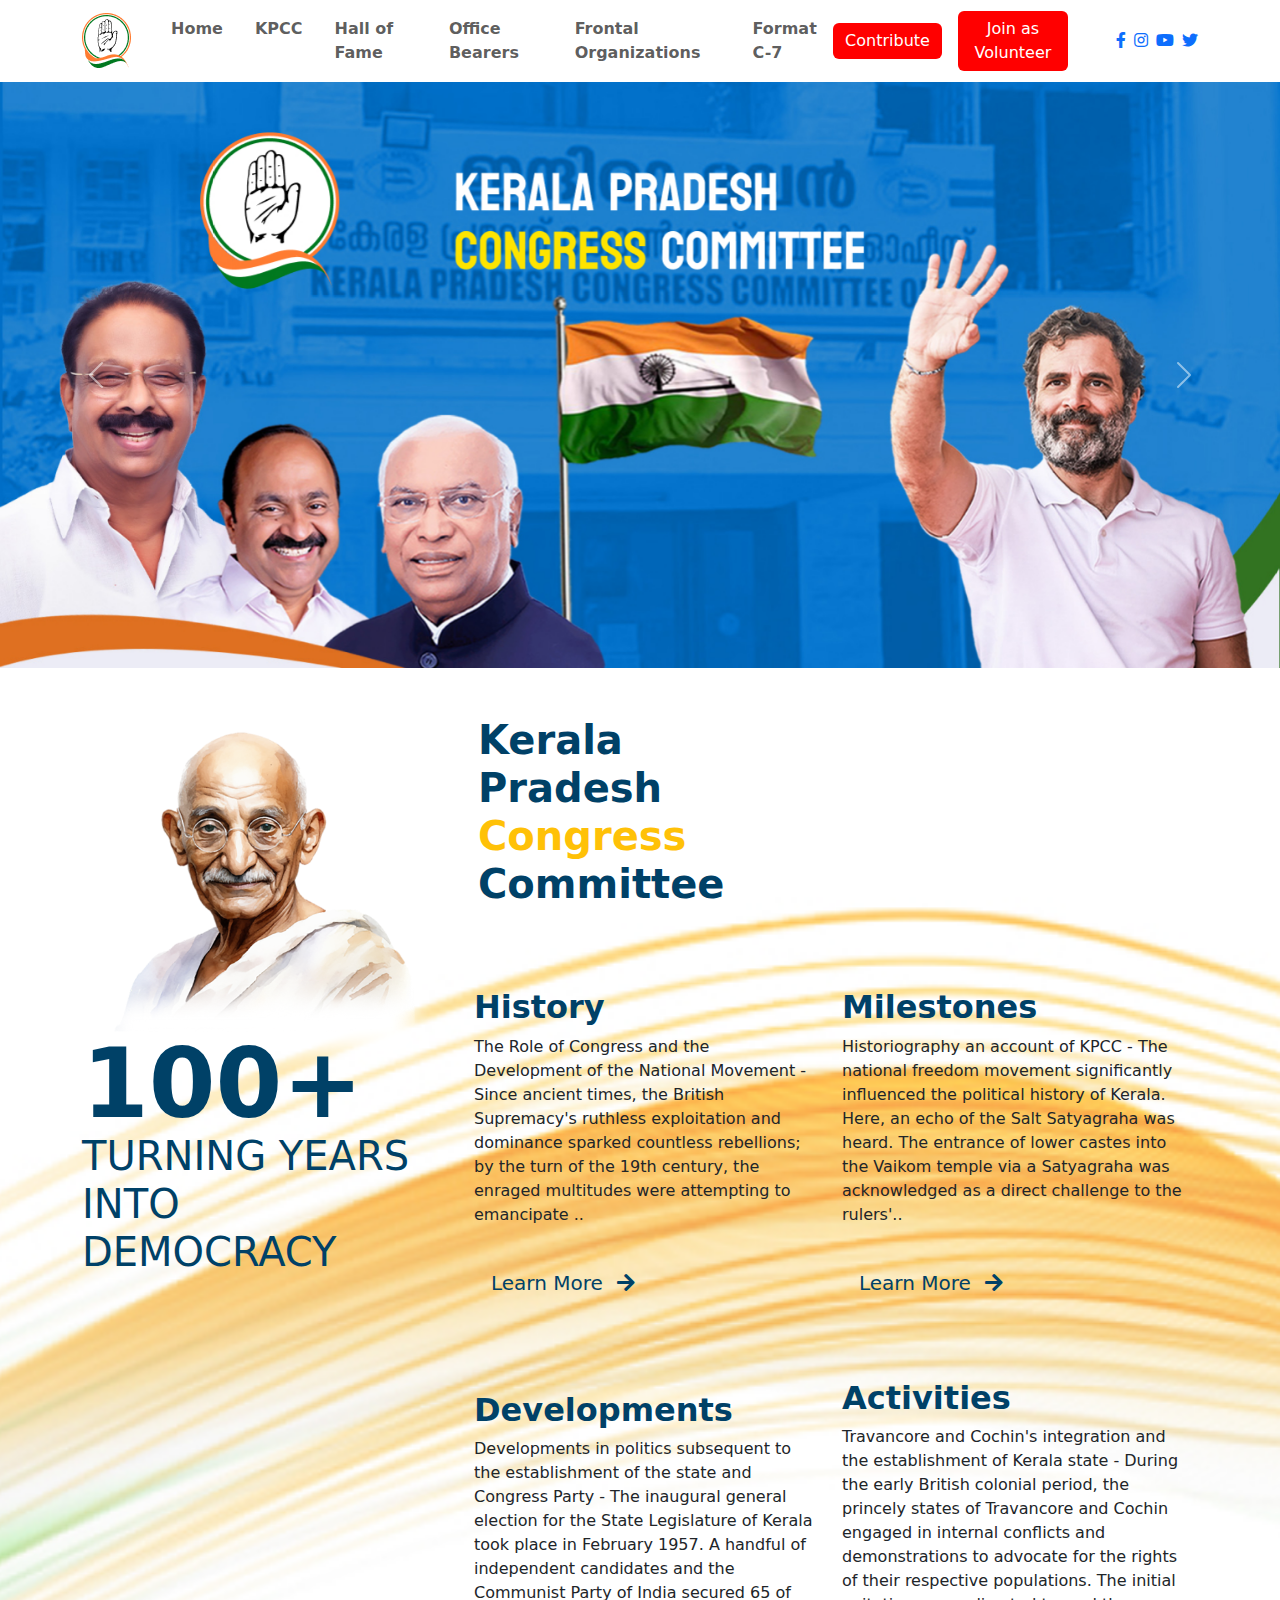
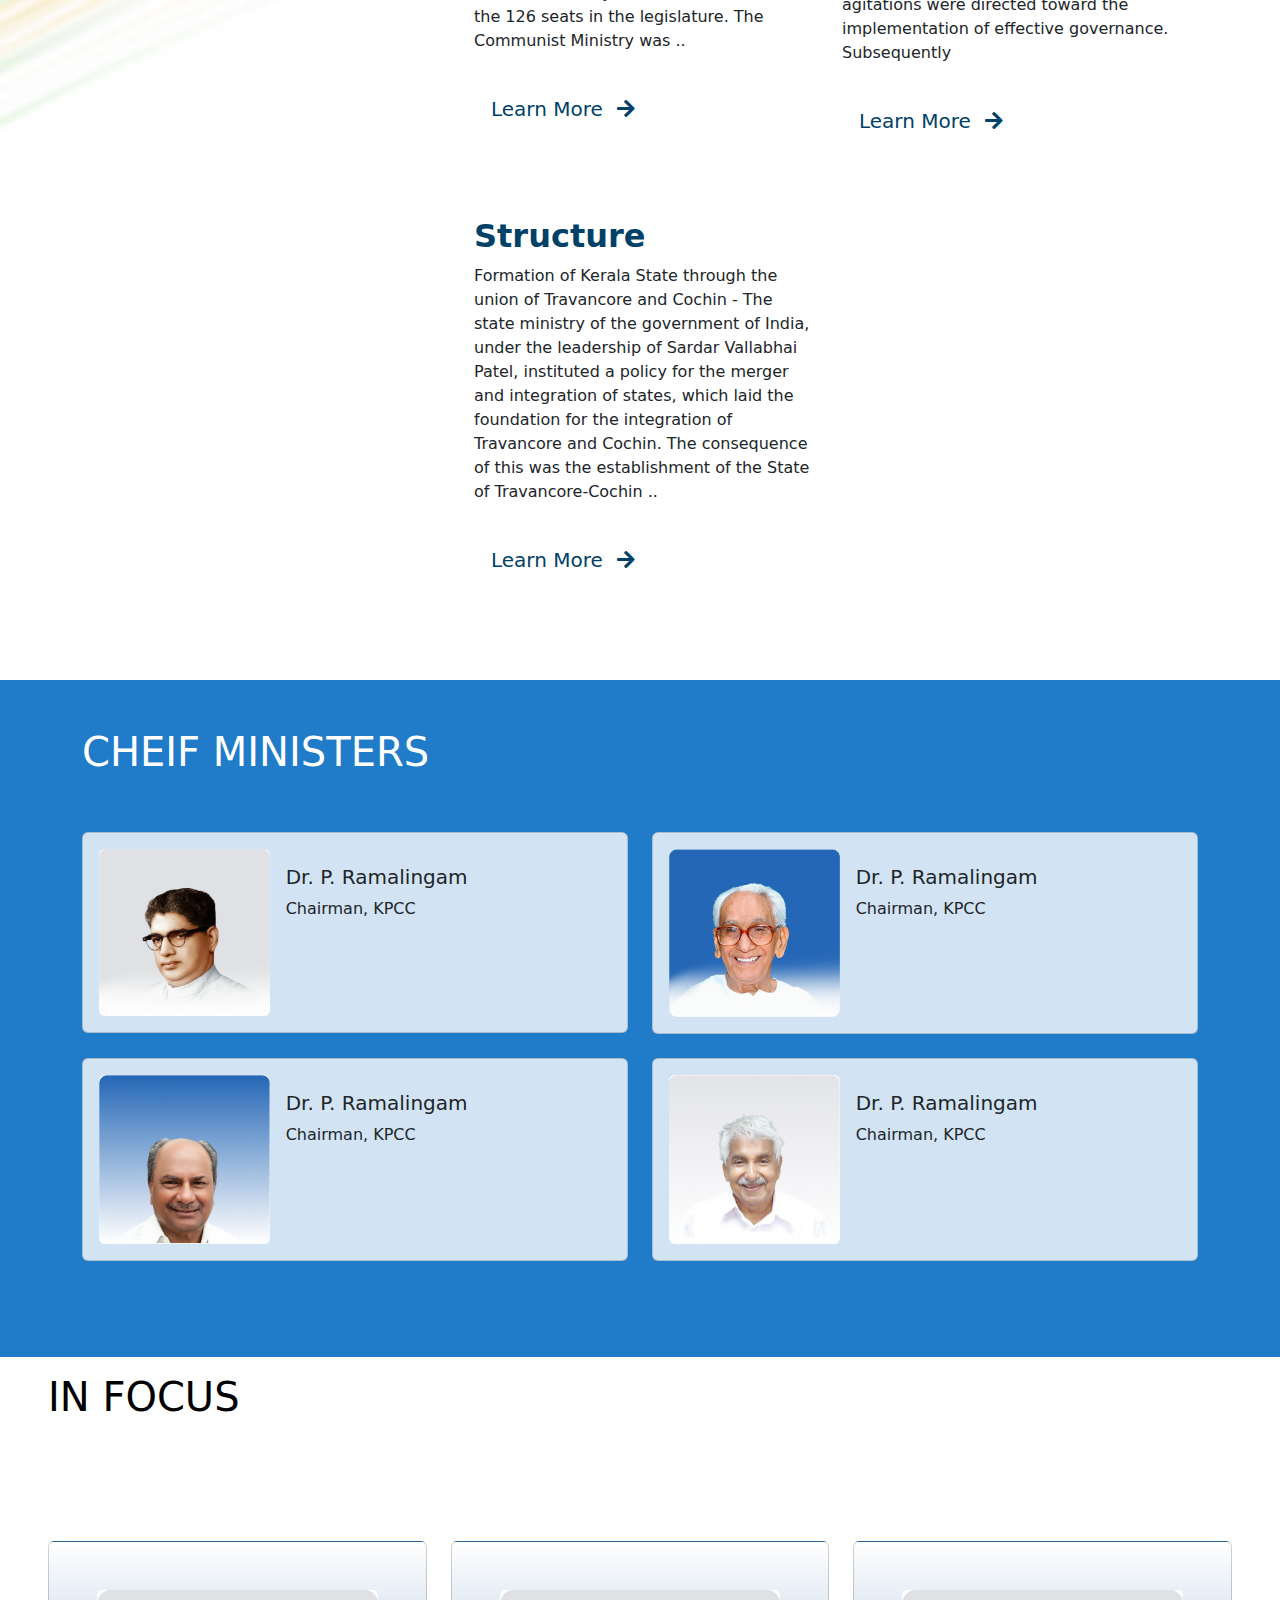
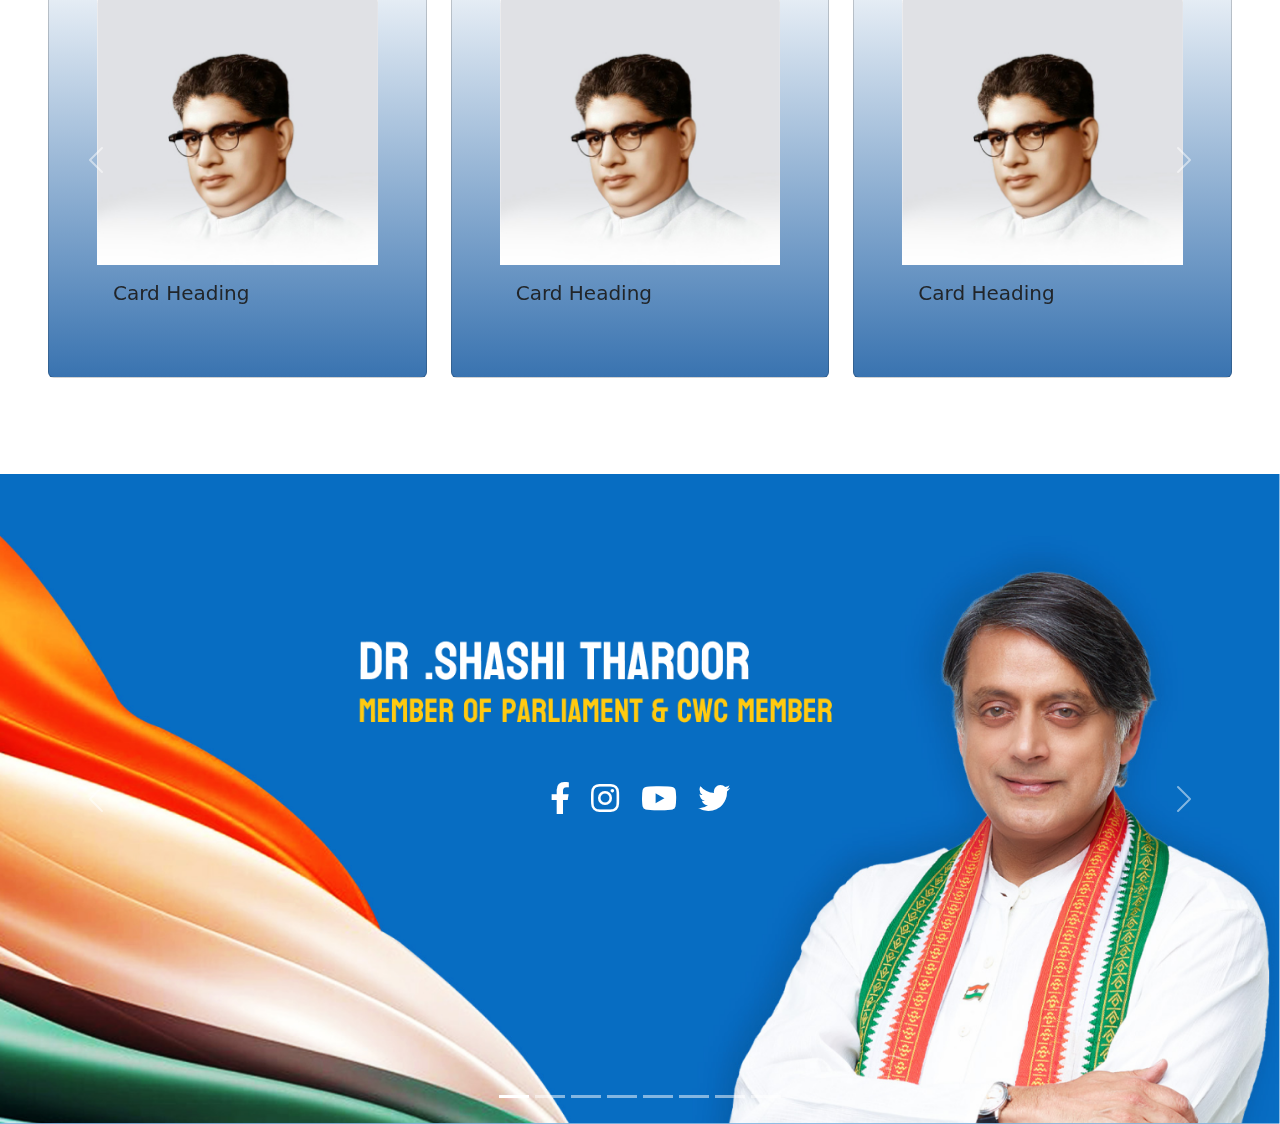
==== commit a31f83cd: "updated" ====
--- a/index.html
+++ b/index.html
@@ -99,43 +99,46 @@
       </div>
     </nav>
 
-    <!-- carousel -->
-    <div
-      id="carouselExampleControls"
-      class="carousel slide"
-      data-bs-ride="carousel"
-    >
-      <div class="carousel-inner">
-        <div class="carousel-item active">
-          <img src="./assets/img/Section.jpg" class="d-block w-100 hero-carousel" alt="..." />
-        </div>
-        <div class="carousel-item">
-          <img
-            src="./assets/img/Section_1.png"
-            class="d-block w-100 hero-carousel"
-            alt="..."
-          />
-        </div>
-      </div>
-      <button
-        class="carousel-control-prev"
-        type="button"
-        data-bs-target="#carouselExampleControls"
-        data-bs-slide="prev"
-      >
-        <span class="carousel-control-prev-icon" aria-hidden="true"></span>
-        <span class="visually-hidden">Previous</span>
-      </button>
-      <button
-        class="carousel-control-next"
-        type="button"
-        data-bs-target="#carouselExampleControls"
-        data-bs-slide="next"
-      >
-        <span class="carousel-control-next-icon" aria-hidden="true"></span>
-        <span class="visually-hidden">Next</span>
-      </button>
+      
+  <!-- Carousel for Large Screens -->
+  <div id="carouselLargeScreen" class="carousel slide d-none d-md-block" data-bs-ride="carousel">
+    <div class="carousel-inner">
+      <div class="carousel-item active">
+        <img src="./assets/img/Section.jpg" class="d-block w-100 hero-carousel" alt="Image for large screens">
+      </div>
+      <div class="carousel-item">
+        <img src="./assets/img/Section_1.png" class="d-block w-100 hero-carousel" alt="Image for large screens">
+      </div>
     </div>
+    <button class="carousel-control-prev" type="button" data-bs-target="#carouselLargeScreen" data-bs-slide="prev">
+      <span class="carousel-control-prev-icon" aria-hidden="true"></span>
+      <span class="visually-hidden">Previous</span>
+    </button>
+    <button class="carousel-control-next" type="button" data-bs-target="#carouselLargeScreen" data-bs-slide="next">
+      <span class="carousel-control-next-icon" aria-hidden="true"></span>
+      <span class="visually-hidden">Next</span>
+    </button>
+  </div>
+
+  <!-- Carousel for Small Screens -->
+  <div id="carouselSmallScreen" class="carousel slide d-md-none" data-bs-ride="carousel">
+    <div class="carousel-inner">
+      <div class="carousel-item active">
+        <img src="./assets/img/Section.jpg" class="d-block w-100 hero-carousel" alt="Image for small screens" style="height: 650px;">
+      </div>
+      <div class="carousel-item">
+        <img src="./assets/img/Section_mobile_1.jpg" class="d-block w-100 hero-carousel" alt="Image for small screens" style="height: 650px;">
+      </div>
+    </div>
+    <button class="carousel-control-prev" type="button" data-bs-target="#carouselSmallScreen" data-bs-slide="prev">
+      <span class="carousel-control-prev-icon" aria-hidden="true"></span>
+      <span class="visually-hidden">Previous</span>
+    </button>
+    <button class="carousel-control-next" type="button" data-bs-target="#carouselSmallScreen" data-bs-slide="next">
+      <span class="carousel-control-next-icon" aria-hidden="true"></span>
+      <span class="visually-hidden">Next</span>
+    </button>
+  </div>
 
     <!-- history -->
 
@@ -597,6 +600,250 @@
       </div>
     </div>
 
+<!-- leadership Carousel for Large Screens -->
+<div id="carouselLargeScreenLeadership" class="carousel slide d-none d-md-block" data-bs-ride="carousel">
+  <div class="carousel-indicators">
+    <button type="button" data-bs-target="#carouselLargeScreenLeadership" data-bs-slide-to="0" class="active" aria-current="true" aria-label="Slide 1"></button>
+    <button type="button" data-bs-target="#carouselLargeScreenLeadership" data-bs-slide-to="1" aria-label="Slide 2"></button>
+    <button type="button" data-bs-target="#carouselLargeScreenLeadership" data-bs-slide-to="2" aria-label="Slide 3"></button>
+    <button type="button" data-bs-target="#carouselLargeScreenLeadership" data-bs-slide-to="3" aria-label="Slide 4"></button>
+    <button type="button" data-bs-target="#carouselLargeScreenLeadership" data-bs-slide-to="4" aria-label="Slide 5"></button>
+    <button type="button" data-bs-target="#carouselLargeScreenLeadership" data-bs-slide-to="5" aria-label="Slide 6"></button>
+    <button type="button" data-bs-target="#carouselLargeScreenLeadership" data-bs-slide-to="6" aria-label="Slide 7"></button>
+    <button type="button" data-bs-target="#carouselLargeScreenLeadership" data-bs-slide-to="7" aria-label="Slide 8"></button>
+  </div>
+
+  <!--leadership Carousel Inner for Large Screens -->
+  <div class="carousel-inner">
+      <!-- Shashi Tharoor -->
+      <div class="carousel-item active position-relative">
+        <img src="./assets/img/Dr_Shashi_tharoor.png" class="d-block w-100" alt="...">
+        <div class="social-icons position-absolute start-50 top-50 translate-middle" style="z-index: 1;">
+            <a href="https://www.facebook.com/ShashiTharoor" target="_blank" class="social-icon-link text-white fs-2 mx-2"><i class="fab fa-facebook-f"></i></a>
+            <a href="https://www.instagram.com/shashitharoor/" target="_blank" class="social-icon-link text-white fs-2 mx-2"><i class="fab fa-instagram"></i></a>
+            <a href="https://www.youtube.com/@ShashiTharoorOfficial" target="_blank" class="social-icon-link text-white fs-2 mx-2"><i class="fab fa-youtube"></i></a>
+            <a href="" class="social-icon-link text-white fs-2 mx-2"><i class="fab fa-twitter"></i></a>
+        </div>
+      </div>
+
+      <!-- K sudhakaran -->
+      <div class="carousel-item">
+        <img src="./assets/img/K_sudhakaran.png" class="d-block w-100" alt="...">
+        <div class="social-icons position-absolute start-50 top-50 translate-middle" style="z-index: 1;">
+          <a href="https://www.facebook.com/ksudhakaraninc" target="_blank" class="social-icon-link text-white fs-2 mx-2"><i class="fab fa-facebook-f"></i></a>
+          <a href="https://www.instagram.com/ksudhakaraninc/" target="_blank" class="social-icon-link text-white fs-2 mx-2"><i class="fab fa-instagram"></i></a>
+          <a href="https://twitter.com/INCKerala?s=20" target="_blank" class="social-icon-link text-white fs-2 mx-2"><i class="fab fa-youtube"></i></a>
+          <a href="#" target="_blank" class="social-icon-link text-white fs-2 mx-2"><i class="fab fa-twitter"></i></a>
+      </div>
+      </div>
+
+      <!-- vd satheesan -->
+      <div class="carousel-item">
+        <img src="./assets/img/vd_satheesan.png" class="d-block w-100" alt="...">
+
+        <div class="social-icons position-absolute start-50 top-50 translate-middle" style="z-index: 1;"> 
+          <a href="https://www.facebook.com/VDSatheeshanParavur/" target="_blank" class="social-icon-link text-white fs-2 mx-2"><i class="fab fa-facebook-f"></i></a>
+          <a href="https://www.instagram.com/vdsatheesanleaderofopposition/" target="_blank" class="social-icon-link text-white fs-2 mx-2"><i class="fab fa-instagram"></i></a>
+          <a href="#" target="_blank" class="social-icon-link text-white fs-2 mx-2"><i class="fab fa-youtube"></i></a>
+          <a href="https://twitter.com/vdsatheesan" target="_blank" class="social-icon-link text-white fs-2 mx-2"><i class="fab fa-twitter"></i></a>
+        </div>
+      </div>
+
+      <!-- deepa dasmunsi -->
+      <div class="carousel-item">
+        <img src="./assets/img/deepa_dasmunsi.png" class="d-block w-100" alt="...">
+        <div class="social-icons position-absolute start-50 top-50 translate-middle" style="z-index: 1;"> 
+          <a href="" target="_blank" class="social-icon-link text-white fs-2 mx-2"><i class="fab fa-facebook-f"></i></a>
+          <a href="#" target="_blank" class="social-icon-link text-white fs-2 mx-2"><i class="fab fa-instagram"></i></a>
+          <a href="#" target="_blank" class="social-icon-link text-white fs-2 mx-2"><i class="fab fa-youtube"></i></a>
+          <a href="#" target="_blank" class="social-icon-link text-white fs-2 mx-2"><i class="fab fa-twitter"></i></a>
+        </div>
+      </div>
+
+      <!-- kodikunnil suresh -->
+      <div class="carousel-item">
+        <img src="./assets/img/kodikunnil_suresh.png" class="d-block w-100" alt="...">
+        <div class="social-icons position-absolute start-50 top-50 translate-middle" style="z-index: 1;"> 
+          <a href="https://www.facebook.com/kodikunnilMP" target="_blank" class="social-icon-link text-white fs-2 mx-2"><i class="fab fa-facebook-f"></i></a>
+          <a href="#" target="_blank" class="social-icon-link text-white fs-2 mx-2"><i class="fab fa-instagram"></i></a>
+          <a href="#" target="_blank" class="social-icon-link text-white fs-2 mx-2"><i class="fab fa-youtube"></i></a>
+          <a href="https://twitter.com/kodikunnilMP" target="_blank" class="social-icon-link text-white fs-2 mx-2"><i class="fab fa-twitter"></i></a>
+        </div>
+      </div>
+
+      <!-- ramesh chennithala -->
+      <div class="carousel-item">
+        <img src="./assets/img/ramesh_chennithala.png" class="d-block w-100" alt="...">
+        <div class="social-icons position-absolute start-50 top-50 translate-middle" style="z-index: 1;"> 
+          <a href="https://www.facebook.com/rameshchennithala" target="_blank" class="social-icon-link text-white fs-2 mx-2"><i class="fab fa-facebook-f"></i></a>
+          <a href="#" target="_blank" class="social-icon-link text-white fs-2 mx-2"><i class="fab fa-instagram"></i></a>
+          <a href="#" target="_blank" class="social-icon-link text-white fs-2 mx-2"><i class="fab fa-youtube"></i></a>
+          <a href="https://twitter.com/chennithala" target="_blank" class="social-icon-link text-white fs-2 mx-2"><i class="fab fa-twitter"></i></a>
+        </div>
+      </div>
+
+      <!-- k c venugopal -->
+      <div class="carousel-item">
+        <img src="./assets/img/kc_venugopal.png" class="d-block w-100" alt="...">
+        <div class="social-icons position-absolute start-50 top-50 translate-middle" style="z-index: 1;"> 
+          <a href="https://www.facebook.com/kcvenugopalmp" target="_blank" class="social-icon-link text-white fs-2 mx-2"><i class="fab fa-facebook-f"></i></a>
+          <a href="#" target="_blank" class="social-icon-link text-white fs-2 mx-2"><i class="fab fa-instagram"></i></a>
+          <a href="https://www.youtube.com/@KCVenugopalOfficial" target="_blank" class="social-icon-link text-white fs-2 mx-2"><i class="fab fa-youtube"></i></a>
+          <a href="https://twitter.com/kcvenugopalmp" target="_blank" class="social-icon-link text-white fs-2 mx-2"><i class="fab fa-twitter"></i></a>
+        </div>
+      </div>
+
+      <!-- ak antony -->
+      <div class="carousel-item">
+        <img src="./assets/img/ak_antony.png" class="d-block w-100" alt="...">
+        <div class="social-icons position-absolute start-50 top-50 translate-middle" style="z-index: 1;"> 
+          <a href="" target="_blank" class="social-icon-link text-white fs-2 mx-2"><i class="fab fa-facebook-f"></i></a>
+          <a href="#" target="_blank" class="social-icon-link text-white fs-2 mx-2"><i class="fab fa-instagram"></i></a>
+          <a href="#" target="_blank" class="social-icon-link text-white fs-2 mx-2"><i class="fab fa-youtube"></i></a>
+          <a href="#" target="_blank" class="social-icon-link text-white fs-2 mx-2"><i class="fab fa-twitter"></i></a>
+        </div>
+      </div>
+
+  </div>
+
+  <!-- Left and right controls -->
+  <button class="carousel-control-prev" type="button" data-bs-target="#carouselLargeScreenLeadership" data-bs-slide="prev">
+    <span class="carousel-control-prev-icon" aria-hidden="true"></span>
+    <span class="visually-hidden">Previous</span>
+  </button>
+  <button class="carousel-control-next" type="button" data-bs-target="#carouselLargeScreenLeadership" data-bs-slide="next">
+    <span class="carousel-control-next-icon" aria-hidden="true"></span>
+    <span class="visually-hidden">Next</span>
+  </button>
+
+</div>
+
+<!--leadership Carousel for Small Screens -->
+<div id="carouselSmallScreenLeadership" class="carousel slide d-md-none" data-bs-ride="carousel">
+  <div class="carousel-indicators">
+    <button type="button" data-bs-target="#carouselSmallScreenLeadership" data-bs-slide-to="0" class="active" aria-current="true" aria-label="Slide 1"></button>
+    <button type="button" data-bs-target="#carouselSmallScreenLeadership" data-bs-slide-to="1" aria-label="Slide 2"></button>
+    <button type="button" data-bs-target="#carouselSmallScreenLeadership" data-bs-slide-to="2" aria-label="Slide 3"></button>
+    <button type="button" data-bs-target="#carouselSmallScreenLeadership" data-bs-slide-to="3" aria-label="Slide 4"></button>
+    <button type="button" data-bs-target="#carouselSmallScreenLeadership" data-bs-slide-to="4" aria-label="Slide 5"></button>
+    <button type="button" data-bs-target="#carouselSmallScreenLeadership" data-bs-slide-to="5" aria-label="Slide 6"></button>
+    <button type="button" data-bs-target="#carouselSmallScreenLeadership" data-bs-slide-to="6" aria-label="Slide 7"></button>
+    <button type="button" data-bs-target="#carouselSmallScreenLeadership" data-bs-slide-to="7" aria-label="Slide 8"></button>
+  </div>
+  <!-- Carousel Inner for Small Screens -->
+  <div class="carousel-inner">
+      <!-- Shashi Tharoor -->
+      <div class="carousel-item active position-relative">
+        <img src="./assets/img/2.jpg" class="d-block w-100"  alt="...">
+        <div class="social-icons position-absolute top-50 start-0 translate-middle-y p-4" style="z-index: 1; margin-top: -50px;">
+          <a href="https://www.facebook.com/ShashiTharoor" target="_blank" class="social-icon-link text-white fs-1 d-block mb-3"><i class="fab fa-facebook-f"></i></a>
+          <a href="https://www.instagram.com/shashitharoor/" target="_blank" class="social-icon-link text-white fs-1 d-block mb-3"><i class="fab fa-instagram"></i></a>
+          <a href="https://www.youtube.com/@ShashiTharoorOfficial" target="_blank" class="social-icon-link text-white fs-1 d-block mb-3"><i class="fab fa-youtube"></i></a>
+          <a href="" class="social-icon-link text-white fs-1 d-block mb-3"><i class="fab fa-twitter"></i></a>
+        </div>
+      
+      
+      
+      
+    </div>
+    
+    
+    
+
+      <!-- K sudhakaran -->
+      <!-- <div class="carousel-item">
+        <img src="" class="d-block w-100" alt="...">
+        <div class="social-icons position-absolute start-50 top-50 translate-middle" style="z-index: 1;">
+          <a href="https://www.facebook.com/ksudhakaraninc" target="_blank" class="social-icon-link text-white fs-2 mx-2"><i class="fab fa-facebook-f"></i></a>
+          <a href="https://www.instagram.com/ksudhakaraninc/" target="_blank" class="social-icon-link text-white fs-2 mx-2"><i class="fab fa-instagram"></i></a>
+          <a href="https://twitter.com/INCKerala?s=20" target="_blank" class="social-icon-link text-white fs-2 mx-2"><i class="fab fa-youtube"></i></a>
+          <a href="#" target="_blank" class="social-icon-link text-white fs-2 mx-2"><i class="fab fa-twitter"></i></a>
+      </div>
+      </div> -->
+
+      <!-- vd satheesan -->
+      <!-- <div class="carousel-item">
+        <img src="" class="d-block w-100" alt="...">
+
+        <div class="social-icons position-absolute start-50 top-50 translate-middle" style="z-index: 1;"> 
+          <a href="https://www.facebook.com/VDSatheeshanParavur/" target="_blank" class="social-icon-link text-white fs-2 mx-2"><i class="fab fa-facebook-f"></i></a>
+          <a href="https://www.instagram.com/vdsatheesanleaderofopposition/" target="_blank" class="social-icon-link text-white fs-2 mx-2"><i class="fab fa-instagram"></i></a>
+          <a href="#" target="_blank" class="social-icon-link text-white fs-2 mx-2"><i class="fab fa-youtube"></i></a>
+          <a href="https://twitter.com/vdsatheesan" target="_blank" class="social-icon-link text-white fs-2 mx-2"><i class="fab fa-twitter"></i></a>
+        </div>
+      </div> -->
+
+      <!-- deepa dasmunsi -->
+      <!-- <div class="carousel-item">
+        <img src="" class="d-block w-100" alt="...">
+        <div class="social-icons position-absolute start-50 top-50 translate-middle" style="z-index: 1;"> 
+          <a href="" target="_blank" class="social-icon-link text-white fs-2 mx-2"><i class="fab fa-facebook-f"></i></a>
+          <a href="#" target="_blank" class="social-icon-link text-white fs-2 mx-2"><i class="fab fa-instagram"></i></a>
+          <a href="#" target="_blank" class="social-icon-link text-white fs-2 mx-2"><i class="fab fa-youtube"></i></a>
+          <a href="#" target="_blank" class="social-icon-link text-white fs-2 mx-2"><i class="fab fa-twitter"></i></a>
+        </div>
+      </div> -->
+
+      <!-- kodikunnil suresh -->
+      <!-- <div class="carousel-item">
+        <img src="" class="d-block w-100" alt="...">
+        <div class="social-icons position-absolute start-50 top-50 translate-middle" style="z-index: 1;"> 
+          <a href="https://www.facebook.com/kodikunnilMP" target="_blank" class="social-icon-link text-white fs-2 mx-2"><i class="fab fa-facebook-f"></i></a>
+          <a href="#" target="_blank" class="social-icon-link text-white fs-2 mx-2"><i class="fab fa-instagram"></i></a>
+          <a href="#" target="_blank" class="social-icon-link text-white fs-2 mx-2"><i class="fab fa-youtube"></i></a>
+          <a href="https://twitter.com/kodikunnilMP" target="_blank" class="social-icon-link text-white fs-2 mx-2"><i class="fab fa-twitter"></i></a>
+        </div>
+      </div> -->
+
+      <!-- ramesh chennithala -->
+      <!-- <div class="carousel-item">
+        <img src="" class="d-block w-100" alt="...">
+        <div class="social-icons position-absolute start-50 top-50 translate-middle" style="z-index: 1;"> 
+          <a href="https://www.facebook.com/rameshchennithala" target="_blank" class="social-icon-link text-white fs-2 mx-2"><i class="fab fa-facebook-f"></i></a>
+          <a href="#" target="_blank" class="social-icon-link text-white fs-2 mx-2"><i class="fab fa-instagram"></i></a>
+          <a href="#" target="_blank" class="social-icon-link text-white fs-2 mx-2"><i class="fab fa-youtube"></i></a>
+          <a href="https://twitter.com/chennithala" target="_blank" class="social-icon-link text-white fs-2 mx-2"><i class="fab fa-twitter"></i></a>
+        </div>
+      </div> -->
+
+      <!-- k c venugopal -->
+      <!-- <div class="carousel-item">
+        <img src="" class="d-block w-100" alt="...">
+        <div class="social-icons position-absolute start-50 top-50 translate-middle" style="z-index: 1;"> 
+          <a href="https://www.facebook.com/kcvenugopalmp" target="_blank" class="social-icon-link text-white fs-2 mx-2"><i class="fab fa-facebook-f"></i></a>
+          <a href="#" target="_blank" class="social-icon-link text-white fs-2 mx-2"><i class="fab fa-instagram"></i></a>
+          <a href="https://www.youtube.com/@KCVenugopalOfficial" target="_blank" class="social-icon-link text-white fs-2 mx-2"><i class="fab fa-youtube"></i></a>
+          <a href="https://twitter.com/kcvenugopalmp" target="_blank" class="social-icon-link text-white fs-2 mx-2"><i class="fab fa-twitter"></i></a>
+        </div>
+      </div> -->
+
+      <!-- ak antony -->
+      <!-- <div class="carousel-item">
+        <img src="" class="d-block w-100" alt="...">
+        <div class="social-icons position-absolute start-50 top-50 translate-middle" style="z-index: 1;"> 
+          <a href="" target="_blank" class="social-icon-link text-white fs-2 mx-2"><i class="fab fa-facebook-f"></i></a>
+          <a href="#" target="_blank" class="social-icon-link text-white fs-2 mx-2"><i class="fab fa-instagram"></i></a>
+          <a href="#" target="_blank" class="social-icon-link text-white fs-2 mx-2"><i class="fab fa-youtube"></i></a>
+          <a href="#" target="_blank" class="social-icon-link text-white fs-2 mx-2"><i class="fab fa-twitter"></i></a>
+        </div>
+      </div> -->
+
+  </div>
+
+  <!-- Left and right controls -->
+  <button class="carousel-control-prev" type="button" data-bs-target="#carouselSmallScreenLeadership" data-bs-slide="prev">
+    <span class="carousel-control-prev-icon" aria-hidden="true"></span>
+    <span class="visually-hidden">Previous</span>
+  </button>
+  <button class="carousel-control-next" type="button" data-bs-target="#carouselSmallScreenLeadership" data-bs-slide="next">
+    <span class="carousel-control-next-icon" aria-hidden="true"></span>
+    <span class="visually-hidden">Next</span>
+  </button>
+
+</div>
+
+
+
     <!-- Bootstrap Bundle with Popper -->
     <script src="https://cdn.jsdelivr.net/npm/bootstrap@5.3.0-alpha1/dist/js/bootstrap.bundle.min.js"></script>
   </body>
--- a/assets/css/style.css
+++ b/assets/css/style.css
@@ -23,105 +23,6 @@
 }
 
 
-#slider {
-  position: relative;
-  width: 70%;
-  height: 32vw;
-  margin: 50px auto;
-  font-family: 'Helvetica Neue', sans-serif;
-  perspective: 1400px;
-  transform-style: preserve-3d;
-}
-
-input[type=radio] {
-  position: absolute;
-  top: 50%;
-  left: 50%;
-  width: 18px;
-  height: 18px;
-  margin: 0;
-  opacity: 0.4;
-  transform: translate(-50%, -50%);
-  cursor: pointer;
-}
-
-input[type=radio]:nth-child(5) {
-  margin-right: 0;
-}
-
-input[type=radio]:checked {
-  opacity: 1;
-}
-
-#slider label,
-#slider label img {
-  position: absolute;
-  width: 100%;
-  height: 100%;
-  left: 0;
-  top: 0;
-  color: white;
-  font-size: 70px;
-  font-weight: bold;
-  border-radius: 3px;
-  cursor: pointer;
-  display: flex;
-  align-items: center;
-  justify-content: center;
-  transition: transform 400ms ease;
-}
-
-/* Slider Functionality */
-
-/* Active Slide */
-#s1:checked ~ #slide1,
-#s2:checked ~ #slide2,
-#s3:checked ~ #slide3,
-#s4:checked ~ #slide4,
-#s5:checked ~ #slide5 {
-  box-shadow: 0 13px 26px rgba(0,0,0, 0.3), 0 12px 6px rgba(0,0,0, 0.2);
-  transform: translate3d(0%, 0, 0px);
-}
-
-/* Next Slide */
-#s1:checked ~ #slide2,
-#s2:checked ~ #slide3,
-#s3:checked ~ #slide4,
-#s4:checked ~ #slide5,
-#s5:checked ~ #slide1 {
-  box-shadow: 0 6px 10px rgba(0,0,0, 0.3), 0 2px 2px rgba(0,0,0, 0.2);
-  transform: translate3d(20%, 0, -100px);
-}
-
-/* Next to Next Slide */
-#s1:checked ~ #slide3,
-#s2:checked ~ #slide4,
-#s3:checked ~ #slide5,
-#s4:checked ~ #slide1,
-#s5:checked ~ #slide2 {
-  box-shadow: 0 1px 4px rgba(0,0,0, 0.4);
-  transform: translate3d(40%, 0, -250px);
-}
-
-/* Previous to Previous Slide */
-#s1:checked ~ #slide4,
-#s2:checked ~ #slide5,
-#s3:checked ~ #slide1,
-#s4:checked ~ #slide2,
-#s5:checked ~ #slide3 {
-  box-shadow: 0 1px 4px rgba(0,0,0, 0.4);
-  transform: translate3d(-40%, 0, -250px);
-}
-
-/* Previous Slide */
-#s1:checked ~ #slide5,
-#s2:checked ~ #slide1,
-#s3:checked ~ #slide2,
-#s4:checked ~ #slide3,
-#s5:checked ~ #slide4 {
-  box-shadow: 0 6px 10px rgba(0,0,0, 0.3), 0 2px 2px rgba(0,0,0, 0.2);
-  transform: translate3d(-20%, 0, -100px);
-}
 
 @media screen and (max-width: 600px) {
   
